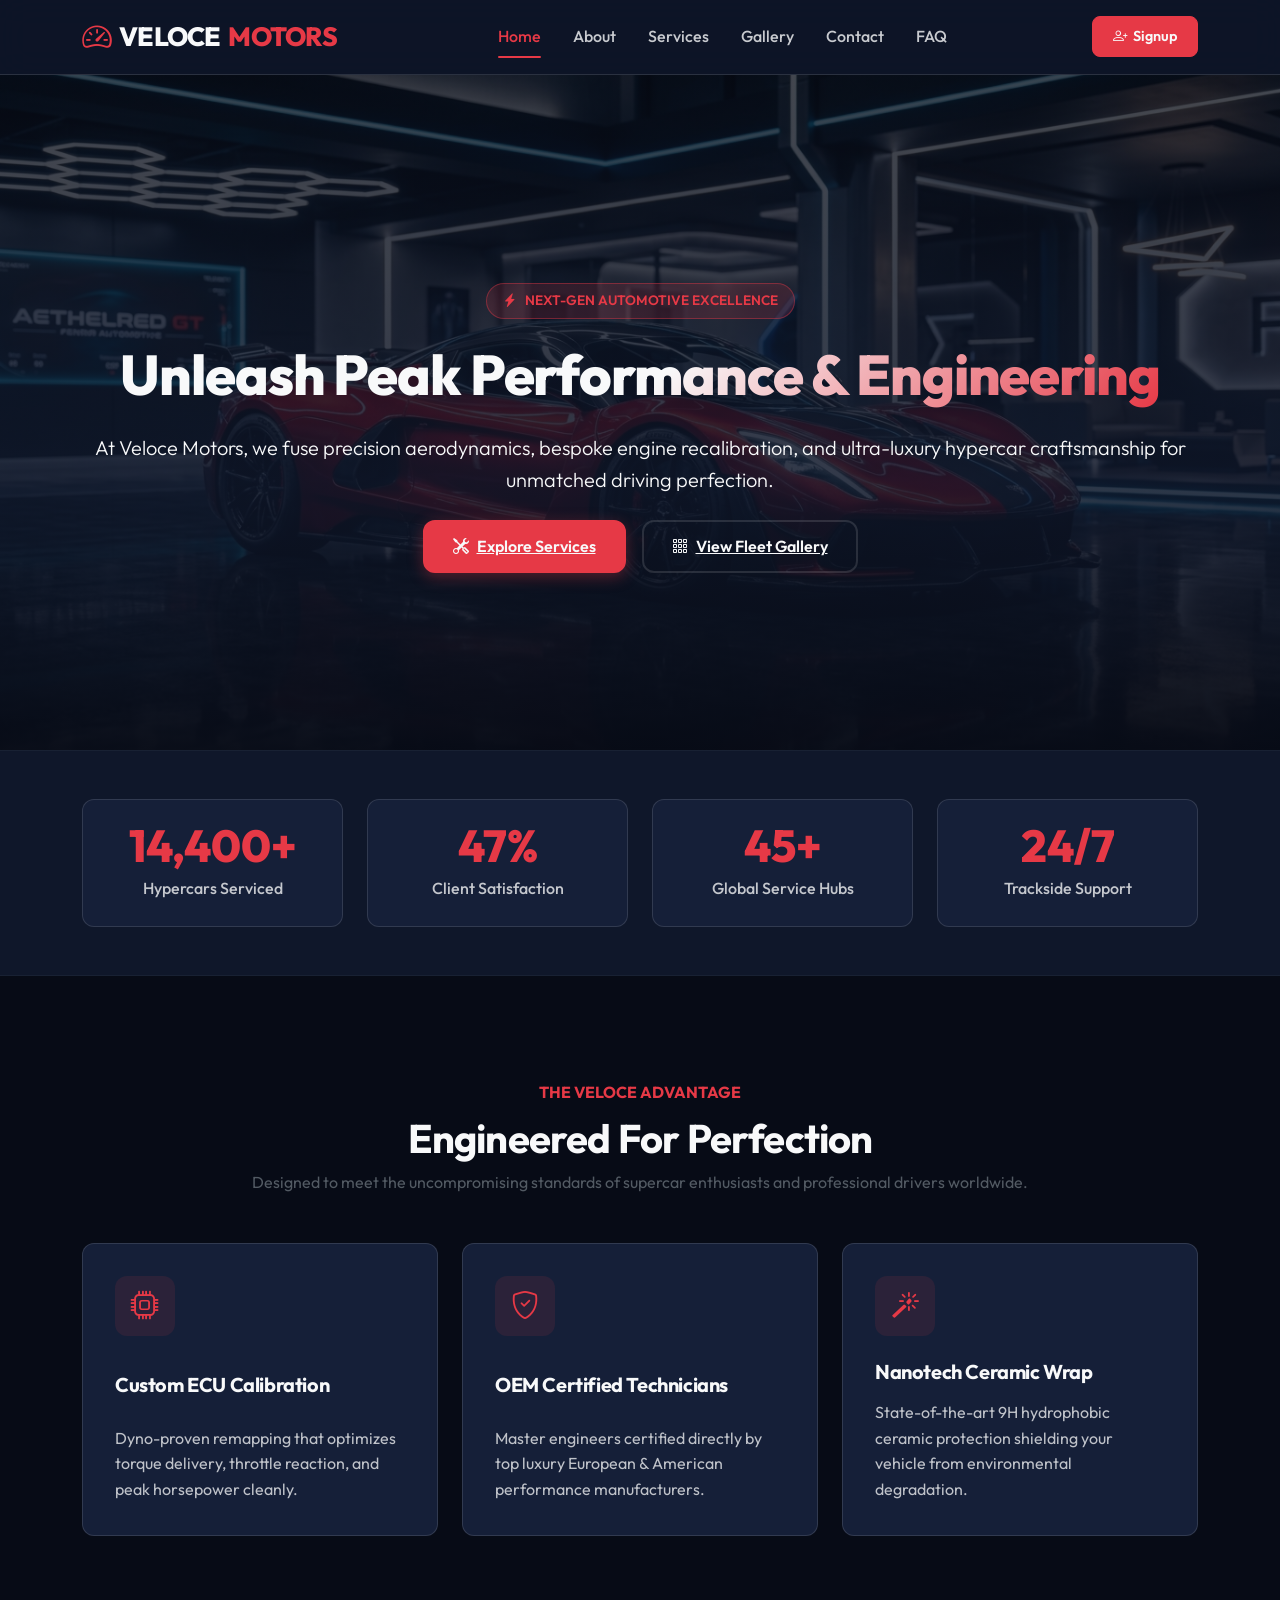
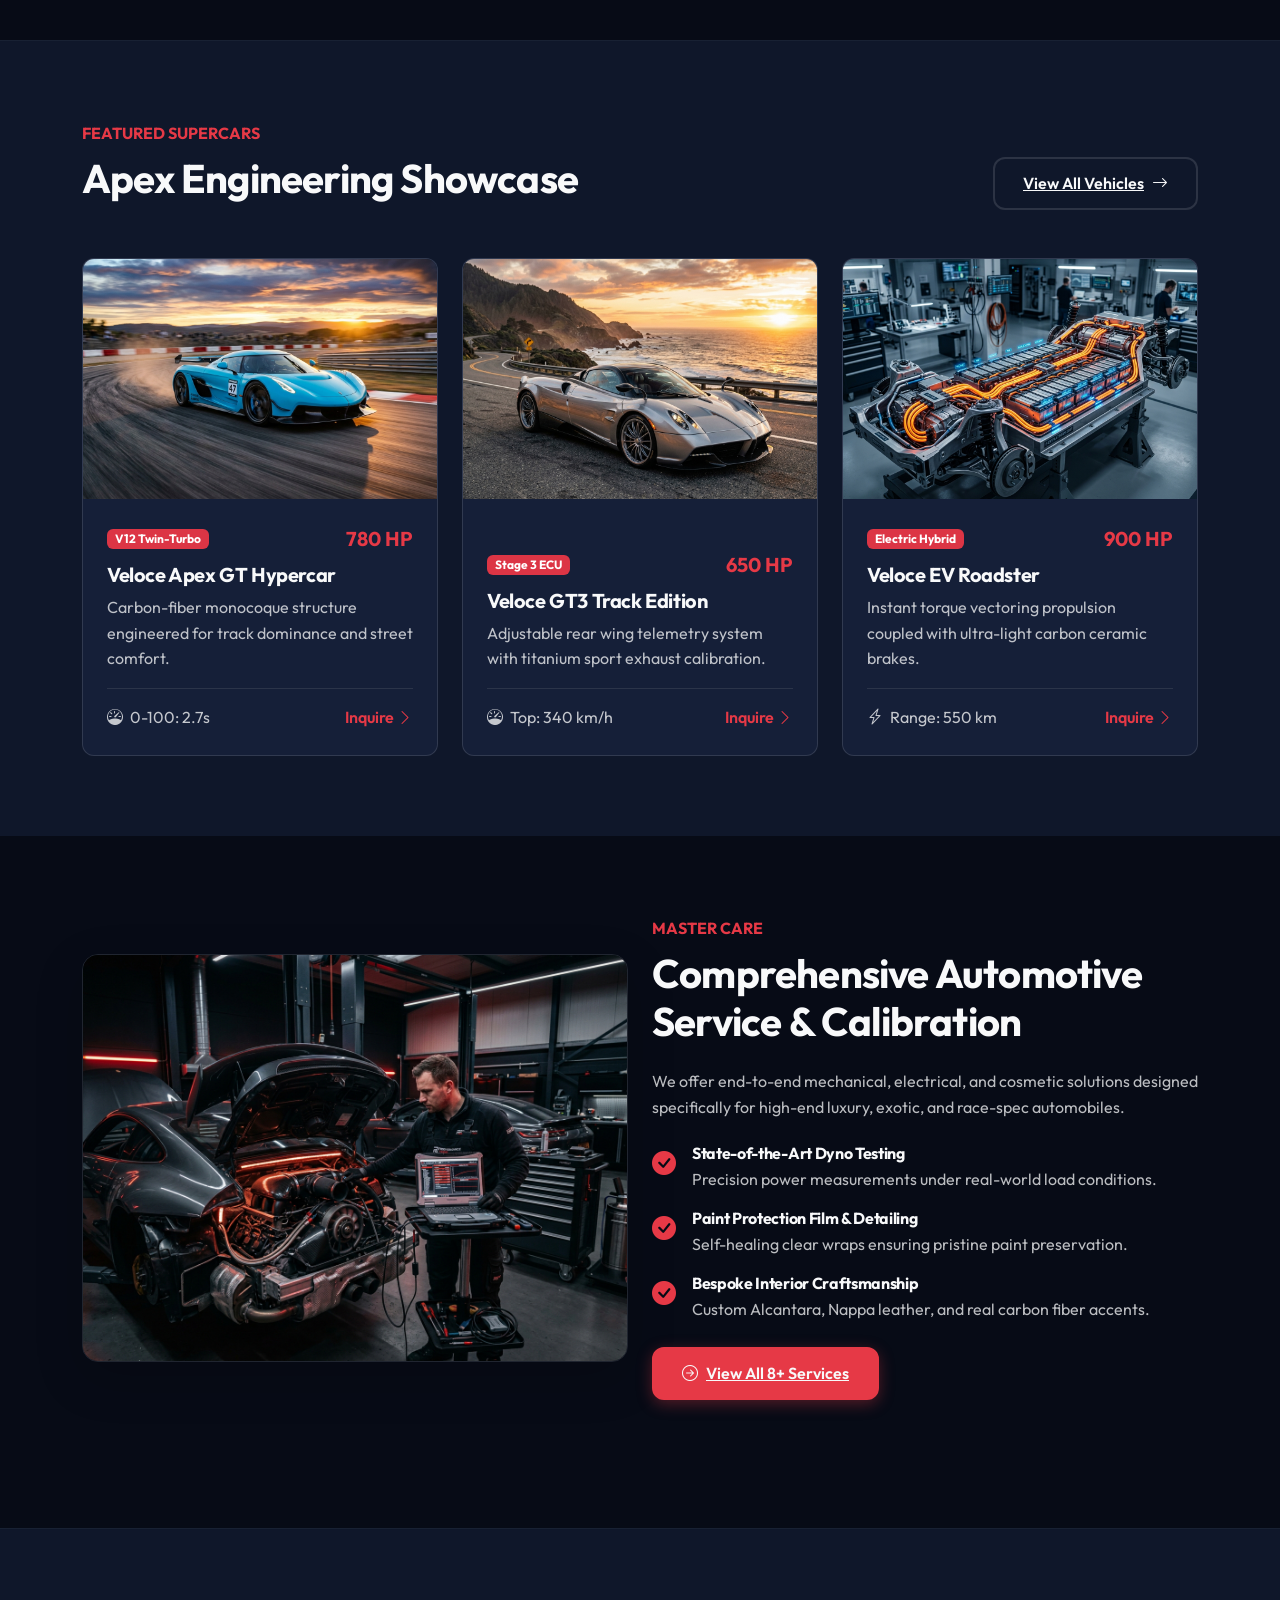
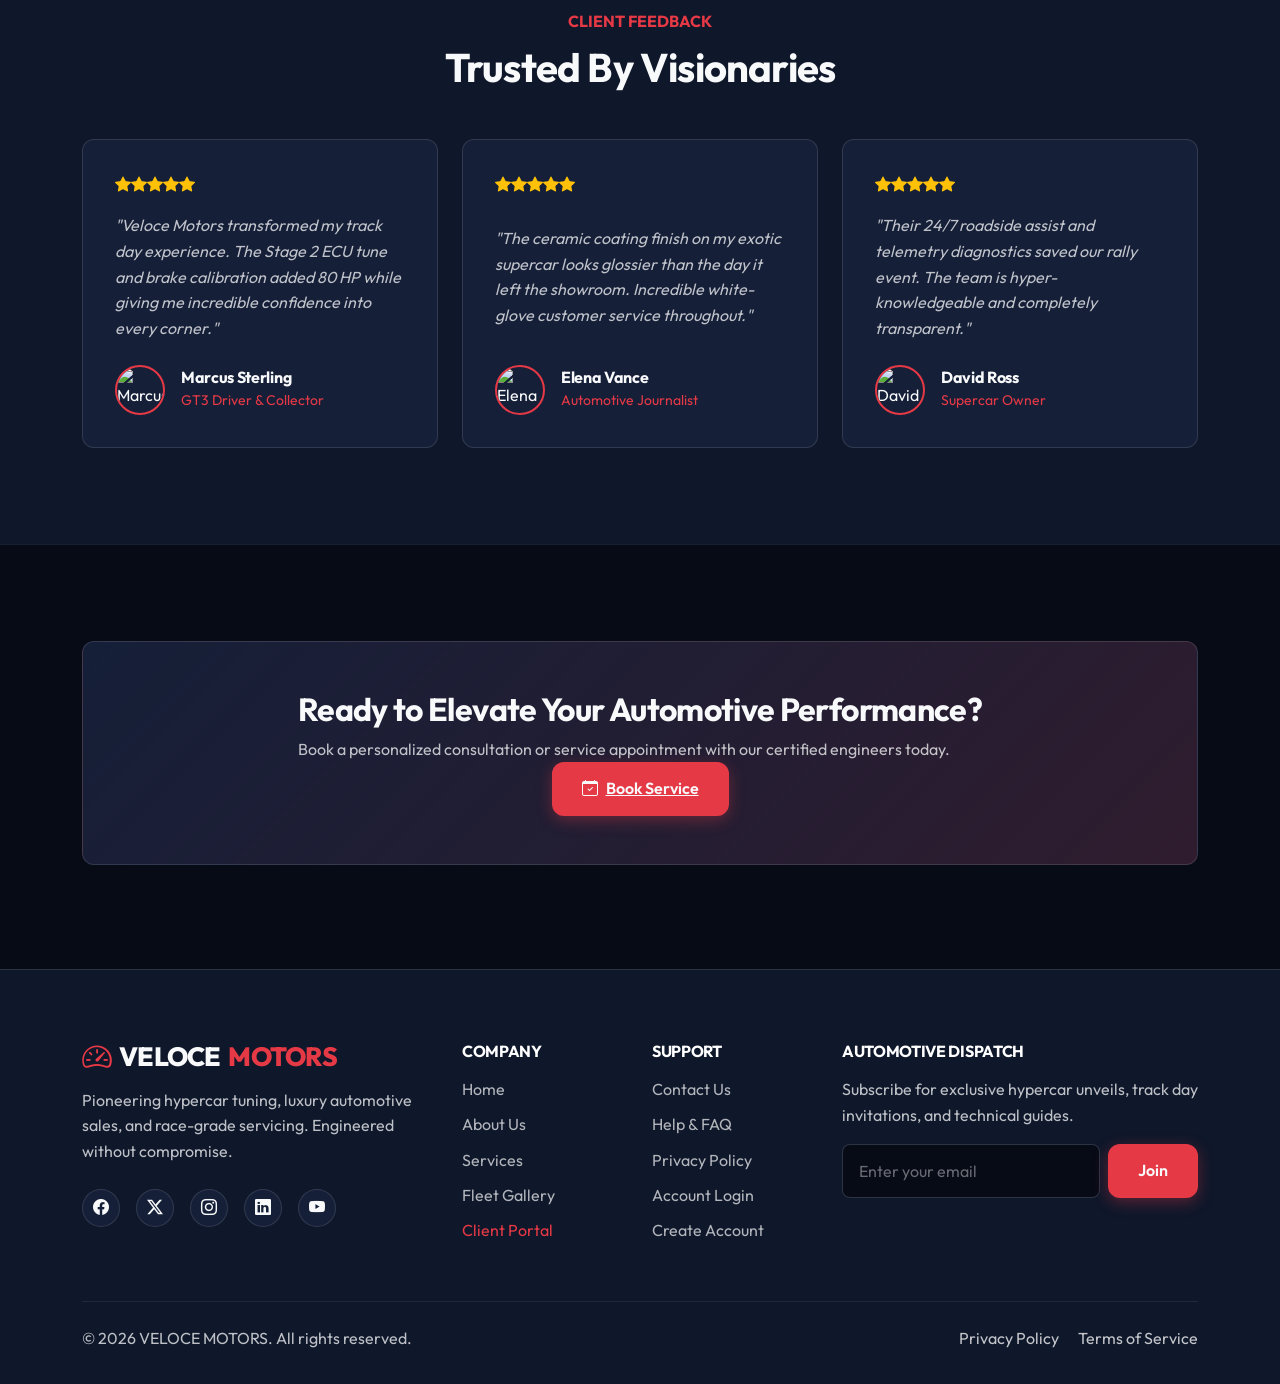
==== index.html @ e7c339c4 "Initial commit: Automotive Management website with fixed layout and responsive designs" ====
<!DOCTYPE html>
<html lang="en">
<head>
  <meta charset="UTF-8">
  <meta name="viewport" content="width=device-width, initial-scale=1.0">
  <title>Veloce Motors | Peak Automotive Engineering & Luxury Hypercars</title>
  <meta name="description" content="Discover Veloce Motors - World-class hypercar sales, precision ECU engine tuning, ceramic coating detailing, and track preparation. Experience automotive excellence.">
  <meta name="keywords" content="Automotive, Hypercars, Supercars, Car Servicing, Engine Tuning, Ceramic Coating, Veloce Motors">
  
  <!-- Bootstrap 5 CSS -->
  <link href="https://cdn.jsdelivr.net/npm/bootstrap@5.3.2/dist/css/bootstrap.min.css" rel="stylesheet">
  <!-- Bootstrap Icons -->
  <link href="https://cdn.jsdelivr.net/npm/bootstrap-icons@1.11.1/font/bootstrap-icons.css" rel="stylesheet">
  <!-- Favicon Brand Logo -->
  <link rel="icon" type="image/svg+xml" href="assets/img/favicon.svg">
  
  <!-- Custom Style -->
  <link rel="stylesheet" href="assets/css/style.css">
</head>
<body>

  <!-- ==================== HEADER / NAVBAR ==================== -->
  <header class="navbar navbar-expand-lg navbar-custom sticky-top">
    <div class="container">
      <a class="navbar-brand" href="index.html">
        <i class="bi bi-speedometer2"></i> VELOCE<span class="text-accent">MOTORS</span>
      </a>
      
      <button class="navbar-toggler border-0 text-white" type="button" data-bs-toggle="offcanvas" data-bs-target="#mobileMenu" aria-controls="mobileMenu" aria-label="Toggle navigation">
        <i class="bi bi-list fs-2 text-white"></i>
      </button>

      <!-- Desktop Nav -->
      <div class="collapse navbar-collapse d-none d-lg-flex" id="navbarNav">
        <ul class="navbar-nav mx-auto">
          <li class="nav-item"><a class="nav-link active" href="index.html">Home</a></li>
          <li class="nav-item"><a class="nav-link" href="about.html">About</a></li>
          <li class="nav-item"><a class="nav-link" href="services.html">Services</a></li>
          <li class="nav-item"><a class="nav-link" href="gallery.html">Gallery</a></li>
          <li class="nav-item"><a class="nav-link" href="contact.html">Contact</a></li>
          <li class="nav-item"><a class="nav-link" href="faq.html">FAQ</a></li>
        </ul>
        <div class="d-flex gap-2">
          <a href="signup.html" class="nav-auth-btn nav-signup"><i class="bi bi-person-plus"></i> Signup</a>
        </div>
      </div>
    </div>
  </header>

  <!-- Mobile Offcanvas Menu (Rule 4) -->
  <div class="offcanvas offcanvas-end offcanvas-custom" tabindex="-1" id="mobileMenu" aria-labelledby="mobileMenuLabel">
    <div class="offcanvas-header border-bottom border-secondary">
      <h5 class="offcanvas-title text-white" id="mobileMenuLabel">
        <i class="bi bi-speedometer2 text-accent"></i> VELOCE MOTORS
      </h5>
      <button type="button" class="btn-close btn-close-white" data-bs-dismiss="offcanvas" aria-label="Close"></button>
    </div>
    <div class="offcanvas-body d-flex flex-column justify-content-between">
      <ul class="navbar-nav">
        <li class="nav-item mb-2"><a class="nav-link active" href="index.html">Home</a></li>
        <li class="nav-item mb-2"><a class="nav-link" href="about.html">About</a></li>
        <li class="nav-item mb-2"><a class="nav-link" href="services.html">Services</a></li>
        <li class="nav-item mb-2"><a class="nav-link" href="gallery.html">Gallery</a></li>
        <li class="nav-item mb-2"><a class="nav-link" href="contact.html">Contact</a></li>
        <li class="nav-item mb-2"><a class="nav-link" href="faq.html">FAQ</a></li>
        <li class="nav-item mb-2"><a class="nav-link" href="privacy.html">Privacy Policy</a></li>
        <li class="nav-item mb-2"><a class="nav-link text-accent" href="dashboard.html"><i class="bi bi-speedometer me-1"></i> Dashboard</a></li>
      </ul>
      <div class="d-grid gap-2 pt-4 border-top border-secondary">
        <a href="signup.html" class="nav-auth-btn nav-signup text-center"><i class="bi bi-person-plus"></i> Signup</a>
      </div>
    </div>
  </div>

  <!-- ==================== 1. HERO SECTION ==================== -->
  <section class="hero-section-bg" style="background-image: url('assets/img/hero_car.jpg');">
    <div class="hero-overlay"></div>
    <div class="container hero-content-relative">
      <div class="max-w-800 mx-auto text-center">
        <div class="hero-badge mx-auto">
          <i class="bi bi-lightning-charge-fill"></i> NEXT-GEN AUTOMOTIVE EXCELLENCE
        </div>
        <h1 class="hero-title text-center">
          Unleash Peak <span class="text-gradient">Performance & Engineering</span>
        </h1>
        <p class="lead text-light mb-4 opacity-85 text-center max-w-700 mx-auto">
          At Veloce Motors, we fuse precision aerodynamics, bespoke engine recalibration, and ultra-luxury hypercar craftsmanship for unmatched driving perfection.
        </p>
        <div class="d-flex flex-wrap justify-content-center gap-3">
          <a href="services.html" class="btn-accent"><i class="bi bi-tools"></i> Explore Services</a>
          <a href="gallery.html" class="btn-outline-custom"><i class="bi bi-grid-3x3-gap"></i> View Fleet Gallery</a>
        </div>
      </div>
    </div>
  </section>

  <!-- ==================== 2. STATS SECTION ==================== -->
  <section class="py-5 bg-primary-custom border-top border-bottom border-secondary border-opacity-10">
    <div class="container">
      <div class="row g-4">
        <div class="col-6 col-md-3">
          <div class="stat-box">
            <div class="stat-number" data-target="15000" data-suffix="+">0</div>
            <div class="text-white opacity-75 fw-medium">Hypercars Serviced</div>
          </div>
        </div>
        <div class="col-6 col-md-3">
          <div class="stat-box">
            <div class="stat-number" data-target="99" data-suffix="%">0</div>
            <div class="text-white opacity-75 fw-medium">Client Satisfaction</div>
          </div>
        </div>
        <div class="col-6 col-md-3">
          <div class="stat-box">
            <div class="stat-number" data-target="45" data-suffix="+">0</div>
            <div class="text-white opacity-75 fw-medium">Global Service Hubs</div>
          </div>
        </div>
        <div class="col-6 col-md-3">
          <div class="stat-box">
            <div class="stat-number" data-target="24" data-suffix="/7">0</div>
            <div class="text-white opacity-75 fw-medium">Trackside Support</div>
          </div>
        </div>
      </div>
    </div>
  </section>

  <!-- ==================== 3. WHY CHOOSE US SECTION ==================== -->
  <section class="py-6 py-lg-7">
    <div class="container">
      <div class="text-center max-w-700 mx-auto mb-5">
        <span class="text-accent fw-bold text-uppercase tracking-wider">The Veloce Advantage</span>
        <h2 class="display-6 fw-bold mt-2">Engineered For Perfection</h2>
        <p class="text-secondary opacity-75">Designed to meet the uncompromising standards of supercar enthusiasts and professional drivers worldwide.</p>
      </div>

      <div class="row g-4">
        <div class="col-md-4">
          <div class="custom-card">
            <div class="card-icon-box">
              <i class="bi bi-cpu"></i>
            </div>
            <h4 class="h5 fw-bold mb-3">Custom ECU Calibration</h4>
            <p class="opacity-75 mb-0">Dyno-proven remapping that optimizes torque delivery, throttle reaction, and peak horsepower cleanly.</p>
          </div>
        </div>
        <div class="col-md-4">
          <div class="custom-card">
            <div class="card-icon-box">
              <i class="bi bi-shield-check"></i>
            </div>
            <h4 class="h5 fw-bold mb-3">OEM Certified Technicians</h4>
            <p class="opacity-75 mb-0">Master engineers certified directly by top luxury European & American performance manufacturers.</p>
          </div>
        </div>
        <div class="col-md-4">
          <div class="custom-card">
            <div class="card-icon-box">
              <i class="bi bi-magic"></i>
            </div>
            <h4 class="h5 fw-bold mb-3">Nanotech Ceramic Wrap</h4>
            <p class="opacity-75 mb-0">State-of-the-art 9H hydrophobic ceramic protection shielding your vehicle from environmental degradation.</p>
          </div>
        </div>
      </div>
    </div>
  </section>

  <!-- ==================== 4. FEATURED FLEET SHOWCASE ==================== -->
  <section class="py-6 bg-primary-custom border-top border-secondary border-opacity-10">
    <div class="container">
      <div class="d-flex flex-column flex-md-row justify-content-between align-items-md-end mb-5">
        <div>
          <span class="text-accent fw-bold text-uppercase tracking-wider">Featured Supercars</span>
          <h2 class="display-6 fw-bold mt-2">Apex Engineering Showcase</h2>
        </div>
        <a href="gallery.html" class="btn-outline-custom mt-3 mt-md-0">View All Vehicles <i class="bi bi-arrow-right"></i></a>
      </div>

      <div class="row g-4">
        <div class="col-md-6 col-lg-4">
          <div class="custom-card p-0">
            <img src="assets/img/car_hyper_blue_1787223738241.jpg" alt="Veloce Apex GT" class="w-100 object-fit-cover" style="height: 240px;">
            <div class="p-4">
              <div class="d-flex justify-content-between align-items-center mb-2">
                <span class="badge bg-danger text-white">V12 Twin-Turbo</span>
                <span class="text-accent fw-bold fs-5">780 HP</span>
              </div>
              <h3 class="h5 fw-bold">Veloce Apex GT Hypercar</h3>
              <p class="opacity-75 fs-6 mb-3">Carbon-fiber monocoque structure engineered for track dominance and street comfort.</p>
              <div class="d-flex justify-content-between align-items-center pt-3 border-top border-secondary border-opacity-25">
                <span class="text-white opacity-75 fs-6"><i class="bi bi-speedometer me-1"></i> 0-100: 2.7s</span>
                <a href="contact.html" class="text-accent fw-semibold text-decoration-none">Inquire <i class="bi bi-chevron-right"></i></a>
              </div>
            </div>
          </div>
        </div>

        <div class="col-md-6 col-lg-4">
          <div class="custom-card p-0">
            <img src="assets/img/car_hyper_silver_1787223762430.jpg" alt="Dyno Tuned GT3" class="w-100 object-fit-cover" style="height: 240px;">
            <div class="p-4">
              <div class="d-flex justify-content-between align-items-center mb-2">
                <span class="badge bg-danger text-white">Stage 3 ECU</span>
                <span class="text-accent fw-bold fs-5">650 HP</span>
              </div>
              <h3 class="h5 fw-bold">Veloce GT3 Track Edition</h3>
              <p class="opacity-75 fs-6 mb-3">Adjustable rear wing telemetry system with titanium sport exhaust calibration.</p>
              <div class="d-flex justify-content-between align-items-center pt-3 border-top border-secondary border-opacity-25">
                <span class="text-white opacity-75 fs-6"><i class="bi bi-speedometer me-1"></i> Top: 340 km/h</span>
                <a href="contact.html" class="text-accent fw-semibold text-decoration-none">Inquire <i class="bi bi-chevron-right"></i></a>
              </div>
            </div>
          </div>
        </div>

        <div class="col-md-6 col-lg-4">
          <div class="custom-card p-0">
            <img src="assets/img/service_ev_battery_1787223641131.jpg" alt="Aero Carbon Roadster" class="w-100 object-fit-cover" style="height: 240px;">
            <div class="p-4">
              <div class="d-flex justify-content-between align-items-center mb-2">
                <span class="badge bg-danger text-white">Electric Hybrid</span>
                <span class="text-accent fw-bold fs-5">900 HP</span>
              </div>
              <h3 class="h5 fw-bold">Veloce EV Roadster</h3>
              <p class="opacity-75 fs-6 mb-3">Instant torque vectoring propulsion coupled with ultra-light carbon ceramic brakes.</p>
              <div class="d-flex justify-content-between align-items-center pt-3 border-top border-secondary border-opacity-25">
                <span class="text-white opacity-75 fs-6"><i class="bi bi-lightning-charge me-1"></i> Range: 550 km</span>
                <a href="contact.html" class="text-accent fw-semibold text-decoration-none">Inquire <i class="bi bi-chevron-right"></i></a>
              </div>
            </div>
          </div>
        </div>
      </div>
    </div>
  </section>

  <!-- ==================== 5. SERVICES OVERVIEW ==================== -->
  <section class="py-6">
    <div class="container">
      <div class="row align-items-center gy-5">
        <div class="col-lg-6">
          <img src="assets/img/service_tuning_1787212526259.jpg" alt="Engine Diagnostic" class="img-fluid rounded-4 shadow-lg border border-secondary border-opacity-25">
        </div>
        <div class="col-lg-6">
          <span class="text-accent fw-bold text-uppercase tracking-wider">Master Care</span>
          <h2 class="display-6 fw-bold mt-2 mb-4">Comprehensive Automotive Service & Calibration</h2>
          <p class="opacity-75 mb-4">We offer end-to-end mechanical, electrical, and cosmetic solutions designed specifically for high-end luxury, exotic, and race-spec automobiles.</p>
          
          <div class="d-flex flex-column gap-3 mb-4">
            <div class="d-flex gap-3 align-items-start">
              <i class="bi bi-check-circle-fill text-accent fs-4"></i>
              <div>
                <h4 class="h6 fw-bold mb-1">State-of-the-Art Dyno Testing</h4>
                <p class="opacity-75 mb-0 fs-6">Precision power measurements under real-world load conditions.</p>
              </div>
            </div>
            <div class="d-flex gap-3 align-items-start">
              <i class="bi bi-check-circle-fill text-accent fs-4"></i>
              <div>
                <h4 class="h6 fw-bold mb-1">Paint Protection Film & Detailing</h4>
                <p class="opacity-75 mb-0 fs-6">Self-healing clear wraps ensuring pristine paint preservation.</p>
              </div>
            </div>
            <div class="d-flex gap-3 align-items-start">
              <i class="bi bi-check-circle-fill text-accent fs-4"></i>
              <div>
                <h4 class="h6 fw-bold mb-1">Bespoke Interior Craftsmanship</h4>
                <p class="opacity-75 mb-0 fs-6">Custom Alcantara, Nappa leather, and real carbon fiber accents.</p>
              </div>
            </div>
          </div>
          <a href="services.html" class="btn-accent"><i class="bi bi-arrow-right-circle"></i> View All 8+ Services</a>
        </div>
      </div>
    </div>
  </section>

  <!-- ==================== 6. TESTIMONIALS SECTION ==================== -->
  <section class="py-6 my-5 bg-primary-custom border-top border-bottom border-secondary border-opacity-10">
    <div class="container">
      <div class="text-center max-w-700 mx-auto mb-5">
        <span class="text-accent fw-bold text-uppercase tracking-wider">Client Feedback</span>
        <h2 class="display-6 fw-bold mt-2">Trusted By Visionaries</h2>
      </div>

      <div class="row g-4 mb-3">
        <div class="col-md-4">
          <div class="custom-card">
            <div class="text-warning mb-3">
              <i class="bi bi-star-fill"></i><i class="bi bi-star-fill"></i><i class="bi bi-star-fill"></i><i class="bi bi-star-fill"></i><i class="bi bi-star-fill"></i>
            </div>
            <p class="fst-italic opacity-75 mb-4">"Veloce Motors transformed my track day experience. The Stage 2 ECU tune and brake calibration added 80 HP while giving me incredible confidence into every corner."</p>
            <div class="d-flex align-items-center gap-3">
              <img src="https://images.unsplash.com/photo-1500648767791-00dcc994a43e?auto=format&fit=crop&w=400&q=80" alt="Marcus Sterling" class="author-avatar-sm">
              <div>
                <h4 class="h6 fw-bold mb-0">Marcus Sterling</h4>
                <small class="text-accent">GT3 Driver & Collector</small>
              </div>
            </div>
          </div>
        </div>

        <div class="col-md-4">
          <div class="custom-card">
            <div class="text-warning mb-3">
              <i class="bi bi-star-fill"></i><i class="bi bi-star-fill"></i><i class="bi bi-star-fill"></i><i class="bi bi-star-fill"></i><i class="bi bi-star-fill"></i>
            </div>
            <p class="fst-italic opacity-75 mb-4">"The ceramic coating finish on my exotic supercar looks glossier than the day it left the showroom. Incredible white-glove customer service throughout."</p>
            <div class="d-flex align-items-center gap-3">
              <img src="https://images.unsplash.com/photo-1580489944761-15a19d654956?auto=format&fit=crop&w=400&q=80" alt="Elena Vance" class="author-avatar-sm">
              <div>
                <h4 class="h6 fw-bold mb-0">Elena Vance</h4>
                <small class="text-accent">Automotive Journalist</small>
              </div>
            </div>
          </div>
        </div>

        <div class="col-md-4">
          <div class="custom-card">
            <div class="text-warning mb-3">
              <i class="bi bi-star-fill"></i><i class="bi bi-star-fill"></i><i class="bi bi-star-fill"></i><i class="bi bi-star-fill"></i><i class="bi bi-star-fill"></i>
            </div>
            <p class="fst-italic opacity-75 mb-4">"Their 24/7 roadside assist and telemetry diagnostics saved our rally event. The team is hyper-knowledgeable and completely transparent."</p>
            <div class="d-flex align-items-center gap-3">
              <img src="https://images.unsplash.com/photo-1472099645785-5658abf4ff4e?auto=format&fit=crop&w=400&q=80" alt="David Ross" class="author-avatar-sm">
              <div>
                <h4 class="h6 fw-bold mb-0">David Ross</h4>
                <small class="text-accent">Supercar Owner</small>
              </div>
            </div>
          </div>
        </div>
      </div>
    </div>
  </section>

  <!-- ==================== 7. BOOK SERVICE CTA BANNER ==================== -->
  <section class="py-5 my-5">
    <div class="container">
      <div class="custom-card p-5 text-center text-md-start d-md-flex align-items-center justify-content-between bg-primary-custom" style="background: linear-gradient(135deg, var(--primary-card) 0%, rgba(230,57,70,0.15) 100%);">
        <div class="mb-4 mb-md-0">
          <h2 class="fw-bold mb-2">Ready to Elevate Your Automotive Performance?</h2>
          <p class="opacity-75 mb-0">Book a personalized consultation or service appointment with our certified engineers today.</p>
        </div>
        <div class="d-flex gap-3 justify-content-center">
          <a href="contact.html" class="btn-accent text-nowrap"><i class="bi bi-calendar-check"></i> Book Service</a>
        </div>
      </div>
    </div>
  </section>

  <!-- ==================== FOOTER (Rule 5) ==================== -->
  <footer class="footer-custom">
    <div class="container">
      <div class="row g-4 mb-5">
        <!-- Col 1: Brand & Socials -->
        <div class="col-lg-4 col-md-6">
          <a href="index.html" class="footer-logo mb-3 d-inline-block">
            <i class="bi bi-speedometer2 text-accent"></i> VELOCE<span class="text-accent">MOTORS</span>
          </a>
          <p class="opacity-75 mb-4 max-w-350 fs-6">
            Pioneering hypercar tuning, luxury automotive sales, and race-grade servicing. Engineered without compromise.
          </p>
          <div class="d-flex gap-2">
            <a href="#" class="social-icon" aria-label="Facebook"><i class="bi bi-facebook"></i></a>
            <a href="#" class="social-icon" aria-label="Twitter"><i class="bi bi-twitter-x"></i></a>
            <a href="#" class="social-icon" aria-label="Instagram"><i class="bi bi-instagram"></i></a>
            <a href="#" class="social-icon" aria-label="LinkedIn"><i class="bi bi-linkedin"></i></a>
            <a href="#" class="social-icon" aria-label="YouTube"><i class="bi bi-youtube"></i></a>
          </div>
        </div>

        <!-- Col 2: Company Links -->
        <div class="col-lg-2 col-md-6">
          <h5 class="fw-bold text-white mb-3 fs-6 text-uppercase tracking-wider">Company</h5>
          <a href="index.html" class="footer-link">Home</a>
          <a href="about.html" class="footer-link">About Us</a>
          <a href="services.html" class="footer-link">Services</a>
          <a href="gallery.html" class="footer-link">Fleet Gallery</a>
          <a href="dashboard.html" class="footer-link text-accent">Client Portal</a>
        </div>

        <!-- Col 3: Support Links -->
        <div class="col-lg-2 col-md-6">
          <h5 class="fw-bold text-white mb-3 fs-6 text-uppercase tracking-wider">Support</h5>
          <a href="contact.html" class="footer-link">Contact Us</a>
          <a href="faq.html" class="footer-link">Help & FAQ</a>
          <a href="privacy.html" class="footer-link">Privacy Policy</a>
          <a href="login.html" class="footer-link">Account Login</a>
          <a href="signup.html" class="footer-link">Create Account</a>
        </div>

        <!-- Col 4: Newsletter Form -->
        <div class="col-lg-4 col-md-6">
          <h5 class="fw-bold text-white mb-3 fs-6 text-uppercase tracking-wider">Automotive Dispatch</h5>
          <p class="opacity-75 fs-6 mb-3">Subscribe for exclusive hypercar unveils, track day invitations, and technical guides.</p>
          <form class="newsletter-form d-flex gap-2">
            <input type="email" class="form-control form-control-custom" placeholder="Enter your email" required>
            <button type="submit" class="btn-accent text-nowrap">Join</button>
          </form>
        </div>
      </div>

      <div class="pt-4 border-top border-secondary border-opacity-25 d-flex flex-column flex-md-row justify-content-between align-items-center opacity-75 fs-6">
        <p class="mb-2 mb-md-0">&copy; 2026 VELOCE MOTORS. All rights reserved.</p>
        <div>
          <a href="privacy.html" class="text-white me-3 text-decoration-none">Privacy Policy</a>
          <a href="faq.html" class="text-white text-decoration-none">Terms of Service</a>
        </div>
      </div>
    </div>
  </footer>

  <!-- Back to Top Button (Rule 5) -->
  <button id="backToTop" class="back-to-top" aria-label="Back to top">
    <i class="bi bi-arrow-up"></i>
  </button>

  <!-- Bootstrap 5 JS Bundle -->
  <script src="https://cdn.jsdelivr.net/npm/bootstrap@5.3.2/dist/js/bootstrap.bundle.min.js"></script>
  <!-- Main JS -->
  <script src="assets/js/main.js"></script>
</body>
</html>
---- assets/css/style.css ----
/* ==========================================================================
   VELOCE MOTORS - STYLESHEET
   Strict 3-Color Design System:
   1. Primary: Midnight Obsidian (#0F172A)
   2. Secondary: Racing Crimson Red (#E63946)
   3. Tertiary: Platinum Silver Light (#F8F9FA)
   ========================================================================== */

@import url('https://fonts.googleapis.com/css2?family=Outfit:wght@300;400;500;600;700;800;900&display=swap');

:root {
  --primary-color: #0F172A;
  --secondary-color: #E63946;
  --tertiary-color: #F8F9FA;
  
  --primary-dark: #070B16;
  --primary-card: #151F38;
  --secondary-hover: #D62839;
  --secondary-glow: rgba(230, 57, 70, 0.35);
  
  --font-family: 'Outfit', -apple-system, BlinkMacSystemFont, sans-serif;
  --transition-fast: 0.25s ease;
  --transition-smooth: 0.4s cubic-bezier(0.16, 1, 0.3, 1);
  --border-radius: 12px;
  --box-shadow: 0 12px 30px rgba(0, 0, 0, 0.25);
  --glass-bg: rgba(15, 23, 42, 0.85);
  --glass-border: rgba(248, 249, 250, 0.12);
}

/* Base Styles */
* {
  margin: 0;
  padding: 0;
  box-sizing: border-box;
}

body {
  font-family: var(--font-family);
  background-color: var(--primary-dark);
  color: var(--tertiary-color);
  overflow-x: hidden;
  line-height: 1.6;
}

/* Custom Scrollbar */
::-webkit-scrollbar {
  width: 10px;
}
::-webkit-scrollbar-track {
  background: var(--primary-dark);
}
::-webkit-scrollbar-thumb {
  background: var(--primary-card);
  border-radius: 5px;
  border: 2px solid var(--primary-dark);
}
::-webkit-scrollbar-thumb:hover {
  background: var(--secondary-color);
}

/* Typography Helpers */
h1, h2, h3, h4, h5, h6 {
  font-weight: 700;
  letter-spacing: -0.02em;
  color: var(--tertiary-color);
}

.text-gradient {
  background: linear-gradient(135deg, var(--tertiary-color) 30%, var(--secondary-color) 100%);
  -webkit-background-clip: text;
  -webkit-text-fill-color: transparent;
}

.text-accent {
  color: var(--secondary-color) !important;
}

.bg-primary-custom {
  background-color: var(--primary-color) !important;
}

.bg-primary-dark {
  background-color: var(--primary-dark) !important;
}

.bg-card-custom {
  background-color: var(--primary-card) !important;
}

.bg-accent-custom {
  background-color: var(--secondary-color) !important;
}

/* Custom Spacing & Section Utilities to prevent footer overlap */
.py-6 {
  padding-top: 5rem !important;
  padding-bottom: 5rem !important;
}

.py-7 {
  padding-top: 6.5rem !important;
  padding-bottom: 6.5rem !important;
}

@media (min-width: 992px) {
  .py-lg-6 {
    padding-top: 5rem !important;
    padding-bottom: 5rem !important;
  }
  .py-lg-7 {
    padding-top: 6.5rem !important;
    padding-bottom: 6.5rem !important;
  }
}

/* Author / Team Headshot Cards Section Spacing */
.author-cards-section,
.team-section {
  padding-top: 5rem !important;
  padding-bottom: 6rem !important;
  margin-bottom: 3.5rem !important;
  position: relative;
  z-index: 1;
}


/* Custom Buttons - Standardized across all pages & centered CTA text */
.btn-accent {
  background-color: var(--secondary-color);
  color: var(--tertiary-color);
  border: 2px solid var(--secondary-color);
  padding: 0.75rem 1.75rem;
  font-weight: 600;
  border-radius: var(--border-radius);
  transition: var(--transition-fast);
  box-shadow: 0 4px 15px var(--secondary-glow);
  display: inline-flex;
  align-items: center;
  justify-content: center;
  text-align: center;
  gap: 0.5rem;
}

.btn-accent:hover, .btn-accent:focus {
  background-color: var(--secondary-hover);
  border-color: var(--secondary-hover);
  color: var(--tertiary-color);
  transform: translateY(-2px);
  box-shadow: 0 8px 25px var(--secondary-glow);
}

.btn-outline-custom {
  background-color: transparent;
  color: var(--tertiary-color);
  border: 2px solid var(--glass-border);
  padding: 0.75rem 1.75rem;
  font-weight: 600;
  border-radius: var(--border-radius);
  transition: var(--transition-fast);
  display: inline-flex;
  align-items: center;
  justify-content: center;
  text-align: center;
  gap: 0.5rem;
}

.btn-outline-custom:hover {
  background-color: var(--tertiary-color);
  color: var(--primary-dark);
  border-color: var(--tertiary-color);
  transform: translateY(-2px);
}

/* Header & Navbar */
.navbar-custom {
  background-color: var(--glass-bg);
  backdrop-filter: blur(16px);
  -webkit-backdrop-filter: blur(16px);
  border-bottom: 1px solid var(--glass-border);
  padding: 1rem 0;
  position: sticky;
  top: 0;
  z-index: 1030;
  transition: var(--transition-fast);
}

/* Standardized Brand Logo Typography across Header, Footer & Offcanvas */
.navbar-brand,
.footer-logo,
.offcanvas-title {
  font-family: 'Outfit', sans-serif !important;
  font-size: 1.65rem !important;
  font-weight: 800 !important;
  letter-spacing: -0.03em !important;
  color: var(--tertiary-color) !important;
  text-decoration: none !important;
  display: inline-flex !important;
  align-items: center !important;
  gap: 0.5rem !important;
  line-height: 1 !important;
}

.navbar-brand i,
.footer-logo i,
.offcanvas-title i {
  color: var(--secondary-color) !important;
  font-size: 1.85rem !important;
}

.navbar-brand .text-accent,
.footer-logo .text-accent,
.offcanvas-title .text-accent {
  color: var(--secondary-color) !important;
}

.nav-link {
  color: rgba(248, 249, 250, 0.8) !important;
  font-weight: 500;
  padding: 0.5rem 1rem !important;
  transition: var(--transition-fast);
  position: relative;
}

.nav-link:hover, .nav-link.active {
  color: var(--secondary-color) !important;
}

.nav-link.active::after {
  content: '';
  position: absolute;
  bottom: 0;
  left: 1rem;
  right: 1rem;
  height: 2px;
  background-color: var(--secondary-color);
  border-radius: 2px;
}

/* Header Action Buttons (Login & Signup - Same Style as specified in rule 4) */
.nav-auth-btn {
  padding: 0.5rem 1.25rem;
  font-size: 0.9rem;
  font-weight: 600;
  border-radius: 8px;
  transition: var(--transition-fast);
  text-decoration: none;
  display: inline-flex;
  align-items: center;
  gap: 0.4rem;
}

.nav-login {
  color: var(--tertiary-color);
  border: 1.5px solid var(--secondary-color);
  background: transparent;
}
.nav-login:hover {
  background: var(--secondary-color);
  color: var(--tertiary-color);
}

.nav-signup {
  background: var(--secondary-color);
  color: var(--tertiary-color);
  border: 1.5px solid var(--secondary-color);
}
.nav-signup:hover {
  background: var(--secondary-hover);
  border-color: var(--secondary-hover);
  color: var(--tertiary-color);
}

/* Offcanvas mobile menu styling */
.offcanvas-custom {
  background-color: var(--primary-color) !important;
  color: var(--tertiary-color) !important;
  border-left: 1px solid var(--glass-border);
}

/* Hero Section with Background Image & Centered Content */
.hero-section-bg {
  position: relative;
  min-height: 75vh;
  padding: 10rem 0 8rem 0;
  background-size: cover;
  background-position: center center;
  background-repeat: no-repeat;
  overflow: hidden;
  text-align: center;
  display: flex;
  align-items: center;
  justify-content: center;
}

.page-hero-bg {
  position: relative;
  min-height: 65vh;
  padding: 8.5rem 0 7rem 0;
  background-size: cover;
  background-position: center center;
  background-repeat: no-repeat;
  overflow: hidden;
  text-align: center;
  display: flex;
  align-items: center;
  justify-content: center;
}

@media (max-width: 768px) {
  .hero-section-bg {
    min-height: 60vh;
    padding: 7rem 0 5rem 0;
  }
  .page-hero-bg {
    min-height: 50vh;
    padding: 6rem 0 4.5rem 0;
  }
}

.hero-overlay {
  position: absolute;
  inset: 0;
  background: linear-gradient(180deg, rgba(7, 11, 22, 0.75) 0%, rgba(15, 23, 42, 0.85) 60%, rgba(7, 11, 22, 0.98) 100%);
  z-index: 1;
}

.hero-content-relative {
  position: relative;
  z-index: 2;
  width: 100%;
}

.hero-badge {
  display: inline-flex;
  align-items: center;
  gap: 0.5rem;
  padding: 0.4rem 1rem;
  background: rgba(230, 57, 70, 0.15);
  border: 1px solid rgba(230, 57, 70, 0.4);
  color: var(--secondary-color);
  border-radius: 50px;
  font-size: 0.85rem;
  font-weight: 600;
  margin-bottom: 1.5rem;
}

.hero-title {
  font-size: 3.5rem;
  font-weight: 800;
  line-height: 1.15;
  margin-bottom: 1.5rem;
}

@media (max-width: 768px) {
  .hero-title {
    font-size: 2.4rem;
  }
}

.hero-img-wrapper {
  position: relative;
}

.hero-img {
  width: 100%;
  border-radius: 20px;
  box-shadow: 0 20px 50px rgba(0, 0, 0, 0.5);
  border: 1px solid var(--glass-border);
  animation: heroFloat 6s ease-in-out infinite;
}

@keyframes heroFloat {
  0%, 100% { transform: translateY(0); }
  50% { transform: translateY(-12px); }
}

/* Glassmorphism Cards - Equal height & aligned bottom CTA */
.custom-card {
  background-color: var(--primary-card);
  border: 1px solid var(--glass-border);
  border-radius: var(--border-radius);
  padding: 2rem;
  transition: var(--transition-smooth);
  height: 100%;
  display: flex;
  flex-direction: column;
  justify-content: space-between;
  position: relative;
  overflow: hidden;
}

.custom-card:hover {
  transform: translateY(-8px);
  border-color: rgba(230, 57, 70, 0.4);
  box-shadow: 0 15px 35px rgba(0, 0, 0, 0.4), 0 0 20px var(--secondary-glow);
}

.card-icon-box {
  width: 60px;
  height: 60px;
  border-radius: 12px;
  background: rgba(230, 57, 70, 0.1);
  color: var(--secondary-color);
  display: flex;
  align-items: center;
  justify-content: center;
  font-size: 1.75rem;
  margin-bottom: 1.5rem;
  transition: var(--transition-fast);
}

.custom-card:hover .card-icon-box {
  background: var(--secondary-color);
  color: var(--tertiary-color);
  transform: scale(1.1);
}

/* Author / Team Headshot Avatars - Full face and head visible without crop */
.author-avatar {
  width: 90px;
  height: 90px;
  border-radius: 50%;
  object-fit: cover;
  object-position: center 15%;
  border: 3px solid var(--secondary-color);
  box-shadow: 0 4px 15px var(--secondary-glow);
  margin-bottom: 1rem;
}

.author-avatar-sm {
  width: 50px;
  height: 50px;
  border-radius: 50%;
  object-fit: cover;
  object-position: center 15%;
  border: 2px solid var(--secondary-color);
}

/* Service Card Specific */
.service-img {
  width: 100%;
  height: 220px;
  object-fit: cover;
  border-radius: 8px;
  margin-bottom: 1.25rem;
}

/* Stats Counter Section */
.stat-box {
  text-align: center;
  padding: 1.5rem;
  background: var(--primary-card);
  border: 1px solid var(--glass-border);
  border-radius: var(--border-radius);
}

.stat-number {
  font-size: 2.8rem;
  font-weight: 800;
  color: var(--secondary-color);
  line-height: 1;
  margin-bottom: 0.5rem;
}

/* Gallery Grid & Filter Buttons */
.filter-btn {
  background: transparent;
  color: var(--tertiary-color);
  border: 1px solid var(--glass-border);
  padding: 0.5rem 1.25rem;
  border-radius: 30px;
  font-weight: 500;
  transition: var(--transition-fast);
  margin: 0.25rem;
}

.filter-btn:hover, .filter-btn.active {
  background: var(--secondary-color);
  border-color: var(--secondary-color);
  color: var(--tertiary-color);
}

.gallery-item {
  position: relative;
  border-radius: var(--border-radius);
  overflow: hidden;
  border: 1px solid var(--glass-border);
  height: 260px;
}

.gallery-item img {
  width: 100%;
  height: 100%;
  object-fit: cover;
  transition: var(--transition-smooth);
}

.gallery-overlay {
  position: absolute;
  inset: 0;
  background: linear-gradient(to top, rgba(15, 23, 42, 0.95), transparent);
  opacity: 0;
  display: flex;
  flex-direction: column;
  justify-content: flex-end;
  padding: 1.5rem;
  transition: var(--transition-fast);
}

.gallery-item:hover img {
  transform: scale(1.1);
}

.gallery-item:hover .gallery-overlay {
  opacity: 1;
}

/* Accordion Custom Styling (FAQ) */
.accordion-custom .accordion-item {
  background-color: var(--primary-card);
  border: 1px solid var(--glass-border);
  margin-bottom: 1rem;
  border-radius: var(--border-radius) !important;
  overflow: hidden;
}

.accordion-custom .accordion-button {
  background-color: var(--primary-card);
  color: var(--tertiary-color);
  font-weight: 600;
  font-size: 1.1rem;
  box-shadow: none;
  padding: 1.25rem 1.5rem;
}

.accordion-custom .accordion-button:not(.collapsed) {
  background-color: rgba(230, 57, 70, 0.1);
  color: var(--secondary-color);
}

.accordion-custom .accordion-button::after {
  filter: invert(1);
}

.accordion-custom .accordion-body {
  color: rgba(248, 249, 250, 0.85);
  border-top: 1px solid var(--glass-border);
  padding: 1.5rem;
}

/* Footer Section - 4 Columns per Rule 5 */
.footer-custom {
  background-color: var(--primary-color);
  border-top: 1px solid var(--glass-border);
  padding: 4.5rem 0 2rem 0;
  margin-top: 3.5rem;
  position: relative;
  z-index: 10;
  clear: both;
}

.footer-link {
  color: rgba(248, 249, 250, 0.7);
  text-decoration: none;
  display: block;
  margin-bottom: 0.6rem;
  transition: var(--transition-fast);
}

.footer-link:hover {
  color: var(--secondary-color);
  transform: translateX(4px);
}

.social-icon {
  width: 38px;
  height: 38px;
  border-radius: 50%;
  background: var(--primary-card);
  border: 1px solid var(--glass-border);
  color: var(--tertiary-color);
  display: inline-flex;
  align-items: center;
  justify-content: center;
  margin-right: 0.5rem;
  transition: var(--transition-fast);
  text-decoration: none;
}

.social-icon:hover {
  background: var(--secondary-color);
  color: var(--tertiary-color);
  border-color: var(--secondary-color);
  transform: translateY(-3px);
}

/* Contact Page Social Media Buttons with Dynamic Hover Effects */
.contact-social-btn {
  width: 48px;
  height: 48px;
  border-radius: 12px;
  background: var(--primary-dark);
  border: 1px solid var(--glass-border);
  color: var(--tertiary-color);
  display: inline-flex;
  align-items: center;
  justify-content: center;
  font-size: 1.25rem;
  transition: all 0.3s cubic-bezier(0.175, 0.885, 0.32, 1.275);
  text-decoration: none;
}

.contact-social-btn:hover {
  background: var(--secondary-color);
  color: #ffffff !important;
  border-color: var(--secondary-color);
  transform: translateY(-5px) scale(1.1);
  box-shadow: 0 10px 25px var(--secondary-glow);
}

.contact-social-btn:hover i {
  transform: scale(1.15) rotate(-5deg);
  transition: transform 0.2s ease;
}

/* Back to top button */
.back-to-top {
  position: fixed;
  bottom: 30px;
  right: 30px;
  width: 46px;
  height: 46px;
  background-color: var(--secondary-color);
  color: var(--tertiary-color);
  border: none;
  border-radius: 50%;
  display: flex;
  align-items: center;
  justify-content: center;
  font-size: 1.25rem;
  cursor: pointer;
  box-shadow: 0 4px 15px var(--secondary-glow);
  opacity: 0;
  visibility: hidden;
  transition: var(--transition-fast);
  z-index: 999;
}

.back-to-top.show {
  opacity: 1;
  visibility: visible;
}

.back-to-top:hover {
  background-color: var(--secondary-hover);
  transform: translateY(-4px);
}

/* Form Controls */
.form-control-custom {
  background-color: var(--primary-dark);
  border: 1px solid var(--glass-border);
  color: var(--tertiary-color);
  padding: 0.75rem 1rem;
  border-radius: 8px;
}

.form-control-custom:focus {
  background-color: var(--primary-dark);
  border-color: var(--secondary-color);
  color: var(--tertiary-color);
  box-shadow: 0 0 0 0.25rem var(--secondary-glow);
}

.form-control-custom::placeholder {
  color: rgba(248, 249, 250, 0.4);
}

/* Auth Pages (Login / Signup) */
.auth-card {
  max-width: 450px;
  margin: 4rem auto;
  padding: 2.5rem;
  background-color: var(--primary-card);
  border: 1px solid var(--glass-border);
  border-radius: var(--border-radius);
  box-shadow: var(--box-shadow);
}

.social-login-btn {
  width: 100%;
  background: var(--primary-dark);
  border: 1px solid var(--glass-border);
  color: var(--tertiary-color);
  padding: 0.6rem;
  border-radius: 8px;
  font-weight: 500;
  display: flex;
  align-items: center;
  justify-content: center;
  gap: 0.5rem;
  transition: var(--transition-fast);
  text-decoration: none;
}

.social-login-btn:hover {
  background: var(--primary-color);
  color: var(--tertiary-color);
  border-color: var(--secondary-color);
}

/* Dashboard Specific Layout */
.dash-sidebar {
  background-color: var(--primary-color);
  border-right: 1px solid var(--glass-border);
  min-height: calc(100vh - 76px);
  padding: 1.5rem 1rem;
}

.dash-nav-link {
  color: rgba(248, 249, 250, 0.7);
  display: flex;
  align-items: center;
  gap: 0.75rem;
  padding: 0.85rem 1rem;
  border-radius: 8px;
  text-decoration: none;
  font-weight: 500;
  margin-bottom: 0.5rem;
  transition: var(--transition-fast);
  cursor: pointer;
}

.dash-nav-link:hover, .dash-nav-link.active {
  background-color: var(--secondary-color);
  color: var(--tertiary-color);
}

.dash-widget {
  background: var(--primary-card);
  border: 1px solid var(--glass-border);
  border-radius: var(--border-radius);
  padding: 1.5rem;
}
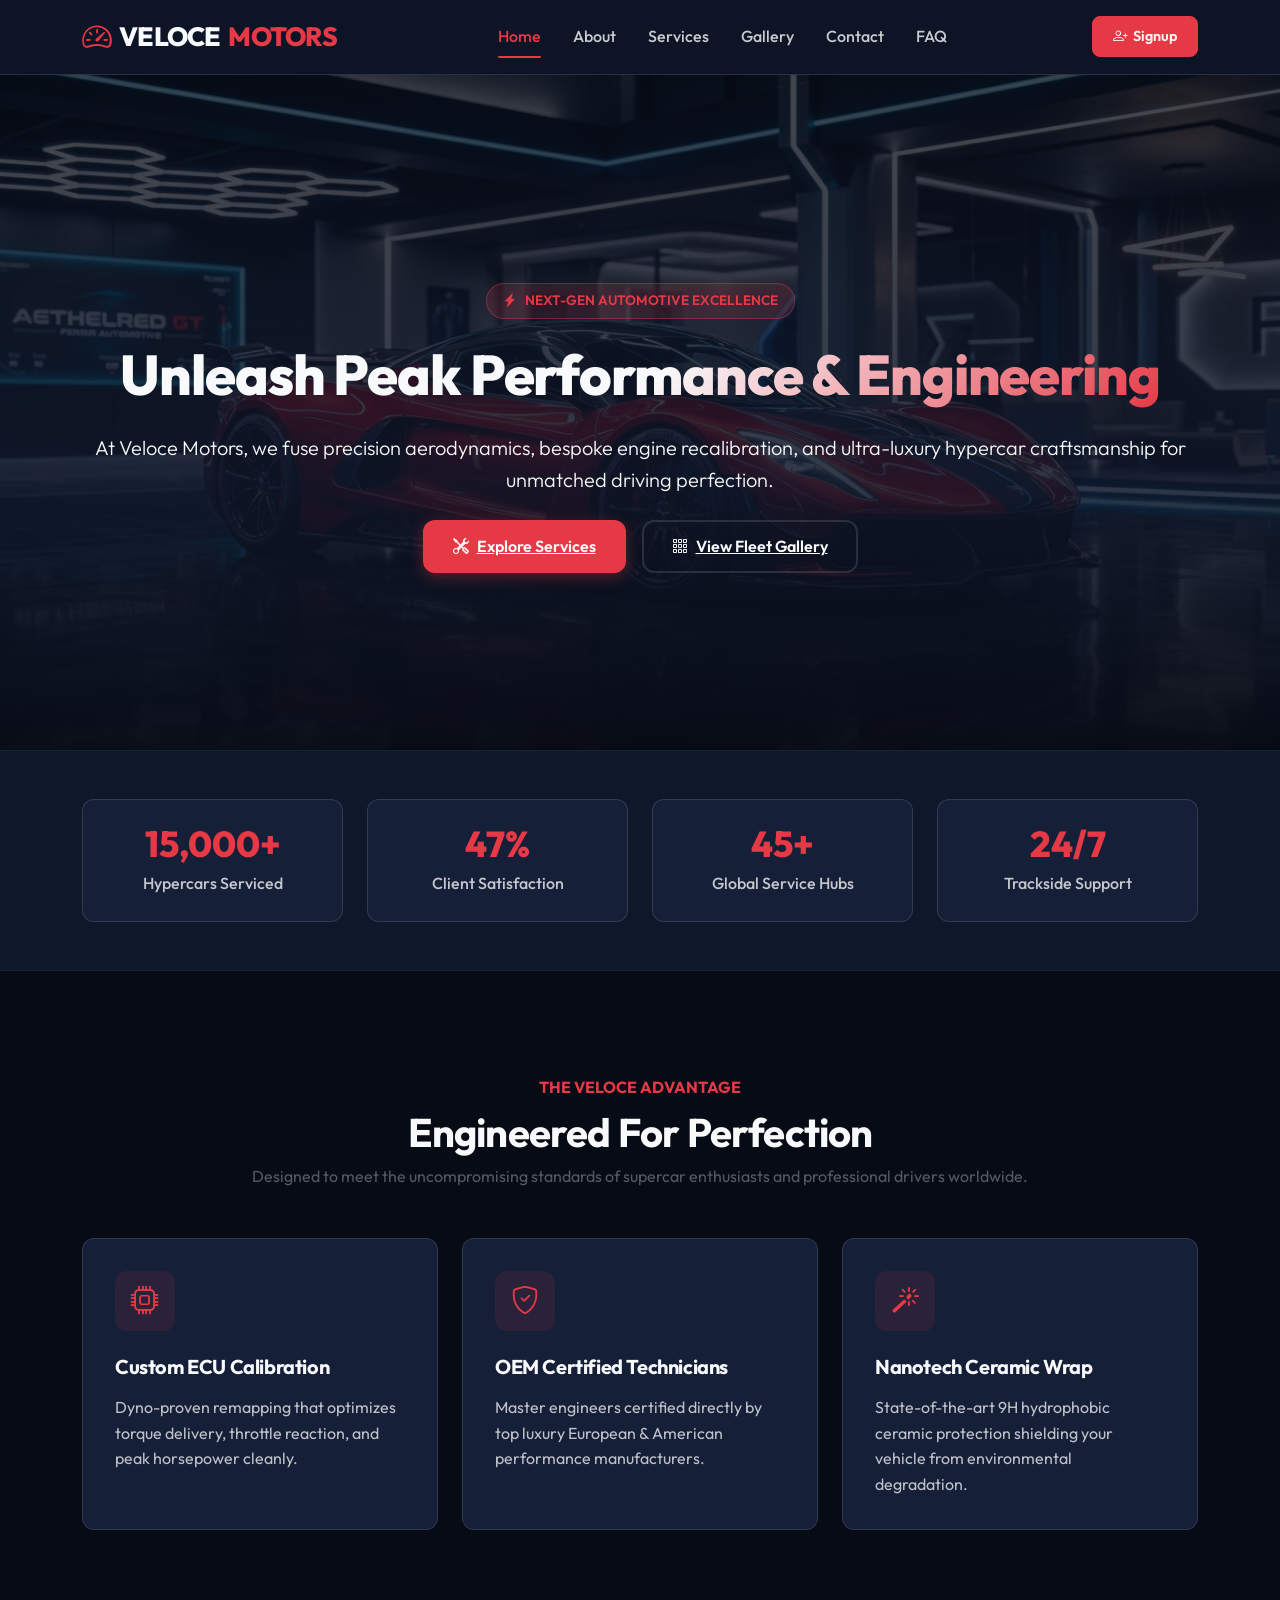
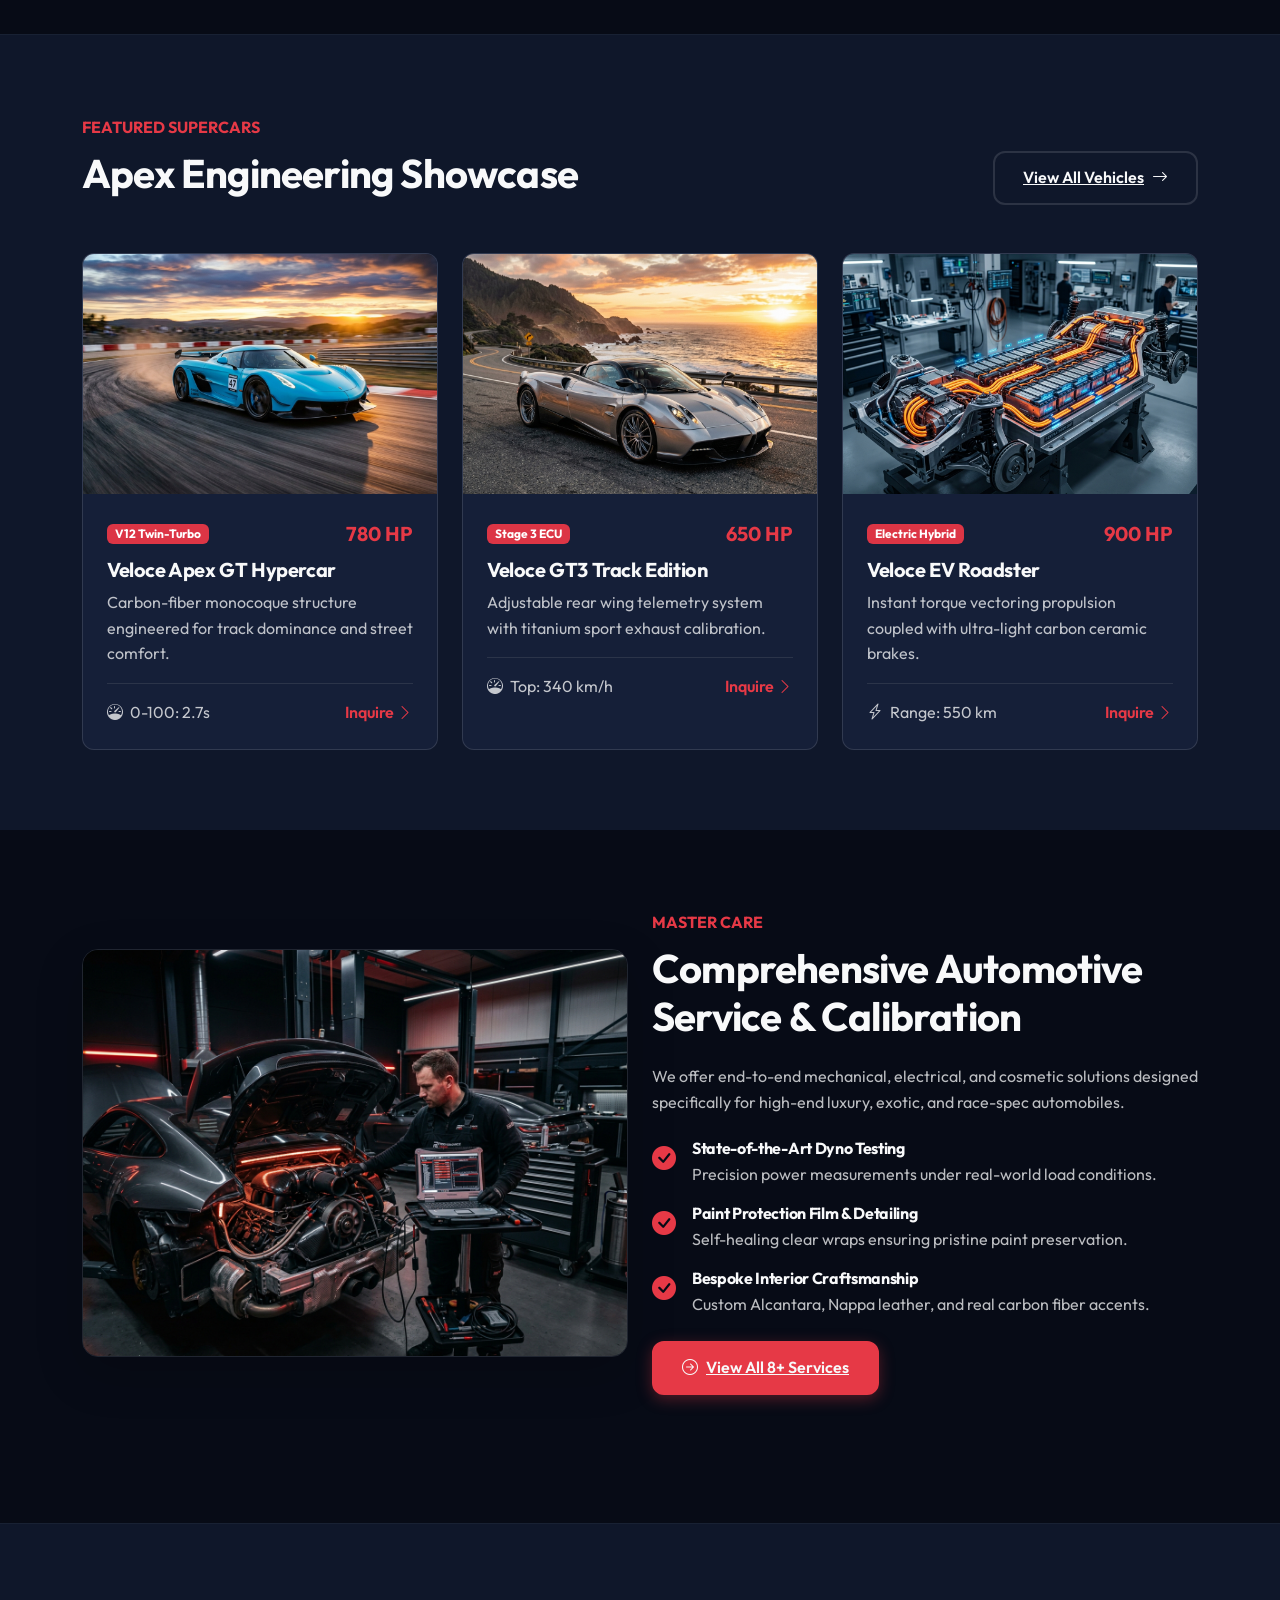
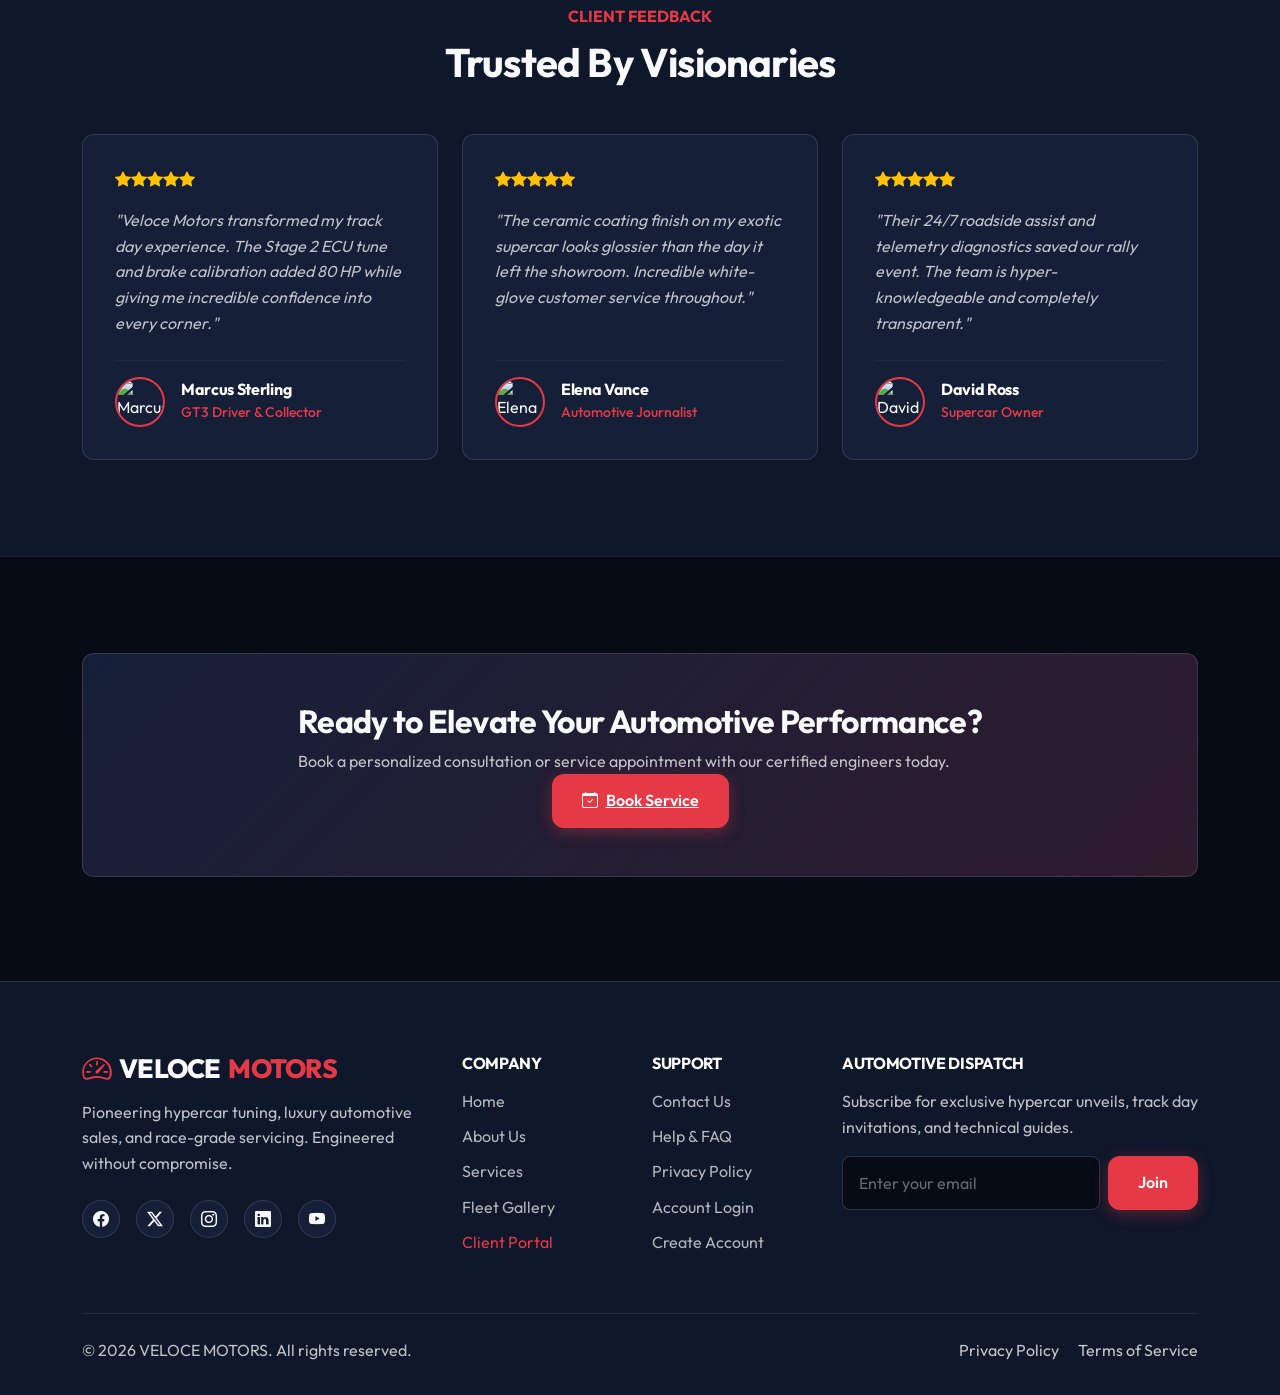
==== commit 3f9e0315: "Fix profile images and author details alignment in Home Page Trusted By Visionaries section" ====
--- a/index.html
+++ b/index.html
@@ -287,48 +287,48 @@
 
       <div class="row g-4 mb-3">
         <div class="col-md-4">
-          <div class="custom-card">
+          <div class="custom-card testimonial-card">
             <div class="text-warning mb-3">
               <i class="bi bi-star-fill"></i><i class="bi bi-star-fill"></i><i class="bi bi-star-fill"></i><i class="bi bi-star-fill"></i><i class="bi bi-star-fill"></i>
             </div>
-            <p class="fst-italic opacity-75 mb-4">"Veloce Motors transformed my track day experience. The Stage 2 ECU tune and brake calibration added 80 HP while giving me incredible confidence into every corner."</p>
-            <div class="d-flex align-items-center gap-3">
-              <img src="https://images.unsplash.com/photo-1500648767791-00dcc994a43e?auto=format&fit=crop&w=400&q=80" alt="Marcus Sterling" class="author-avatar-sm">
-              <div>
-                <h4 class="h6 fw-bold mb-0">Marcus Sterling</h4>
-                <small class="text-accent">GT3 Driver & Collector</small>
-              </div>
-            </div>
-          </div>
-        </div>
-
-        <div class="col-md-4">
-          <div class="custom-card">
+            <p class="fst-italic opacity-75 mb-4 testimonial-quote">"Veloce Motors transformed my track day experience. The Stage 2 ECU tune and brake calibration added 80 HP while giving me incredible confidence into every corner."</p>
+            <div class="d-flex align-items-center gap-3 mt-auto pt-3 border-top border-secondary border-opacity-10">
+              <img src="https://images.unsplash.com/photo-1500648767791-00dcc994a43e?auto=format&fit=crop&w=400&q=80" alt="Marcus Sterling" class="author-avatar-sm flex-shrink-0">
+              <div>
+                <h4 class="h6 fw-bold mb-0 text-white">Marcus Sterling</h4>
+                <small class="text-accent fw-medium">GT3 Driver & Collector</small>
+              </div>
+            </div>
+          </div>
+        </div>
+
+        <div class="col-md-4">
+          <div class="custom-card testimonial-card">
             <div class="text-warning mb-3">
               <i class="bi bi-star-fill"></i><i class="bi bi-star-fill"></i><i class="bi bi-star-fill"></i><i class="bi bi-star-fill"></i><i class="bi bi-star-fill"></i>
             </div>
-            <p class="fst-italic opacity-75 mb-4">"The ceramic coating finish on my exotic supercar looks glossier than the day it left the showroom. Incredible white-glove customer service throughout."</p>
-            <div class="d-flex align-items-center gap-3">
-              <img src="https://images.unsplash.com/photo-1580489944761-15a19d654956?auto=format&fit=crop&w=400&q=80" alt="Elena Vance" class="author-avatar-sm">
-              <div>
-                <h4 class="h6 fw-bold mb-0">Elena Vance</h4>
-                <small class="text-accent">Automotive Journalist</small>
-              </div>
-            </div>
-          </div>
-        </div>
-
-        <div class="col-md-4">
-          <div class="custom-card">
+            <p class="fst-italic opacity-75 mb-4 testimonial-quote">"The ceramic coating finish on my exotic supercar looks glossier than the day it left the showroom. Incredible white-glove customer service throughout."</p>
+            <div class="d-flex align-items-center gap-3 mt-auto pt-3 border-top border-secondary border-opacity-10">
+              <img src="https://images.unsplash.com/photo-1580489944761-15a19d654956?auto=format&fit=crop&w=400&q=80" alt="Elena Vance" class="author-avatar-sm flex-shrink-0">
+              <div>
+                <h4 class="h6 fw-bold mb-0 text-white">Elena Vance</h4>
+                <small class="text-accent fw-medium">Automotive Journalist</small>
+              </div>
+            </div>
+          </div>
+        </div>
+
+        <div class="col-md-4">
+          <div class="custom-card testimonial-card">
             <div class="text-warning mb-3">
               <i class="bi bi-star-fill"></i><i class="bi bi-star-fill"></i><i class="bi bi-star-fill"></i><i class="bi bi-star-fill"></i><i class="bi bi-star-fill"></i>
             </div>
-            <p class="fst-italic opacity-75 mb-4">"Their 24/7 roadside assist and telemetry diagnostics saved our rally event. The team is hyper-knowledgeable and completely transparent."</p>
-            <div class="d-flex align-items-center gap-3">
-              <img src="https://images.unsplash.com/photo-1472099645785-5658abf4ff4e?auto=format&fit=crop&w=400&q=80" alt="David Ross" class="author-avatar-sm">
-              <div>
-                <h4 class="h6 fw-bold mb-0">David Ross</h4>
-                <small class="text-accent">Supercar Owner</small>
+            <p class="fst-italic opacity-75 mb-4 testimonial-quote">"Their 24/7 roadside assist and telemetry diagnostics saved our rally event. The team is hyper-knowledgeable and completely transparent."</p>
+            <div class="d-flex align-items-center gap-3 mt-auto pt-3 border-top border-secondary border-opacity-10">
+              <img src="https://images.unsplash.com/photo-1472099645785-5658abf4ff4e?auto=format&fit=crop&w=400&q=80" alt="David Ross" class="author-avatar-sm flex-shrink-0">
+              <div>
+                <h4 class="h6 fw-bold mb-0 text-white">David Ross</h4>
+                <small class="text-accent fw-medium">Supercar Owner</small>
               </div>
             </div>
           </div>
--- a/assets/css/style.css
+++ b/assets/css/style.css
@@ -384,7 +384,7 @@
   height: 100%;
   display: flex;
   flex-direction: column;
-  justify-content: space-between;
+  justify-content: flex-start;
   position: relative;
   overflow: hidden;
 }
@@ -393,6 +393,93 @@
   transform: translateY(-8px);
   border-color: rgba(230, 57, 70, 0.4);
   box-shadow: 0 15px 35px rgba(0, 0, 0, 0.4), 0 0 20px var(--secondary-glow);
+}
+
+/* Milestone Cards Alignment */
+.milestone-card {
+  display: flex;
+  flex-direction: column;
+  justify-content: flex-start;
+  align-items: center;
+  text-align: center;
+}
+
+.milestone-card .milestone-year {
+  font-size: 2.5rem;
+  font-weight: 800;
+  color: var(--secondary-color);
+  margin-bottom: 0.5rem;
+  line-height: 1;
+}
+
+.milestone-card .milestone-title {
+  font-size: 1.15rem;
+  font-weight: 700;
+  color: var(--tertiary-color);
+  margin-bottom: 0.75rem;
+  min-height: 2.8rem;
+  display: flex;
+  align-items: center;
+  justify-content: center;
+  line-height: 1.3;
+}
+
+.milestone-card .milestone-desc {
+  font-size: 0.95rem;
+  opacity: 0.8;
+  margin-bottom: 0;
+  line-height: 1.5;
+}
+
+/* Team / Author Cards Alignment */
+.team-card {
+  display: flex;
+  flex-direction: column;
+  justify-content: flex-start;
+  align-items: center;
+  text-align: center;
+}
+
+.team-card .author-avatar {
+  width: 95px;
+  height: 95px;
+  border-radius: 50%;
+  object-fit: cover;
+  object-position: center 15%;
+  border: 3px solid var(--secondary-color);
+  box-shadow: 0 4px 15px var(--secondary-glow);
+  margin-bottom: 1.25rem;
+  flex-shrink: 0;
+}
+
+.team-card .team-name {
+  font-size: 1.2rem;
+  font-weight: 700;
+  color: var(--tertiary-color);
+  margin-bottom: 0.25rem;
+  min-height: 1.8rem;
+  display: flex;
+  align-items: center;
+  justify-content: center;
+}
+
+.team-card .team-role {
+  color: var(--secondary-color);
+  font-size: 0.9rem;
+  font-weight: 600;
+  margin-bottom: 0.85rem;
+  min-height: 2.6rem;
+  display: flex;
+  align-items: center;
+  justify-content: center;
+  line-height: 1.3;
+}
+
+.team-card .team-bio {
+  font-size: 0.95rem;
+  opacity: 0.8;
+  margin-bottom: 0;
+  line-height: 1.55;
 }
 
 .card-icon-box {
@@ -445,21 +532,71 @@
   margin-bottom: 1.25rem;
 }
 
-/* Stats Counter Section */
+/* Stats Counter Section - Mobile & Tablet Responsive */
 .stat-box {
   text-align: center;
-  padding: 1.5rem;
+  padding: 1.5rem 0.75rem;
   background: var(--primary-card);
   border: 1px solid var(--glass-border);
   border-radius: var(--border-radius);
+  overflow: hidden;
+}
+
+/* Testimonial Cards Baseline Alignment */
+.testimonial-card {
+  display: flex;
+  flex-direction: column;
+  height: 100%;
+}
+
+.testimonial-quote {
+  flex-grow: 1;
 }
 
 .stat-number {
-  font-size: 2.8rem;
+  font-size: 2.25rem;
   font-weight: 800;
   color: var(--secondary-color);
-  line-height: 1;
+  line-height: 1.1;
   margin-bottom: 0.5rem;
+  white-space: nowrap;
+}
+
+@media (max-width: 991px) {
+  .stat-box {
+    padding: 1.25rem 0.5rem;
+  }
+  .stat-number {
+    font-size: 1.75rem;
+  }
+  .stat-box .text-white {
+    font-size: 0.85rem;
+  }
+}
+
+@media (max-width: 576px) {
+  .stat-box {
+    padding: 1rem 0.25rem;
+  }
+  .stat-number {
+    font-size: 1.45rem;
+  }
+  .stat-box .text-white {
+    font-size: 0.8rem;
+    line-height: 1.25;
+  }
+}
+
+@media (max-width: 380px) {
+  .stat-box {
+    padding: 0.75rem 0.15rem;
+  }
+  .stat-number {
+    font-size: 1.25rem;
+  }
+  .stat-box .text-white {
+    font-size: 0.725rem;
+  }
 }
 
 /* Gallery Grid & Filter Buttons */
@@ -676,15 +813,72 @@
   color: rgba(248, 249, 250, 0.4);
 }
 
-/* Auth Pages (Login / Signup) */
+/* Password Toggle Button */
+.btn-password-toggle {
+  background-color: var(--primary-dark);
+  border: 1px solid var(--glass-border);
+  border-left: none;
+  color: var(--tertiary-color);
+  padding: 0.75rem 1rem;
+  border-top-right-radius: 8px;
+  border-bottom-right-radius: 8px;
+  transition: var(--transition-fast);
+}
+
+.btn-password-toggle:hover, .btn-password-toggle:focus {
+  background-color: var(--primary-card);
+  color: var(--secondary-color);
+  border-color: var(--glass-border);
+}
+
+/* Custom Dark Theme Alert Banners */
+.alert {
+  border-radius: var(--border-radius);
+  border: 1px solid var(--glass-border);
+  padding: 1rem 1.25rem;
+  font-weight: 500;
+  box-shadow: var(--box-shadow);
+}
+
+.alert-danger {
+  background-color: rgba(230, 57, 70, 0.15) !important;
+  color: #ff6b7a !important;
+  border-color: rgba(230, 57, 70, 0.4) !important;
+}
+
+.alert-success {
+  background-color: rgba(16, 185, 129, 0.15) !important;
+  color: #34d399 !important;
+  border-color: rgba(16, 185, 129, 0.4) !important;
+}
+
+/* Auth Pages (Login / Signup) - Standalone Layout */
+.auth-section {
+  min-height: 100vh;
+  display: flex;
+  align-items: center;
+  justify-content: center;
+  padding: 3rem 1rem;
+  background: radial-gradient(circle at center top, rgba(230, 57, 70, 0.12) 0%, var(--primary-dark) 75%);
+}
+
 .auth-card {
-  max-width: 450px;
-  margin: 4rem auto;
+  max-width: 520px;
+  width: 100%;
+  margin: 0 auto;
   padding: 2.5rem;
   background-color: var(--primary-card);
   border: 1px solid var(--glass-border);
   border-radius: var(--border-radius);
-  box-shadow: var(--box-shadow);
+  box-shadow: 0 20px 50px rgba(0, 0, 0, 0.4);
+}
+
+.hover-accent {
+  transition: var(--transition-fast);
+}
+
+.hover-accent:hover {
+  color: var(--secondary-color) !important;
 }
 
 .social-login-btn {
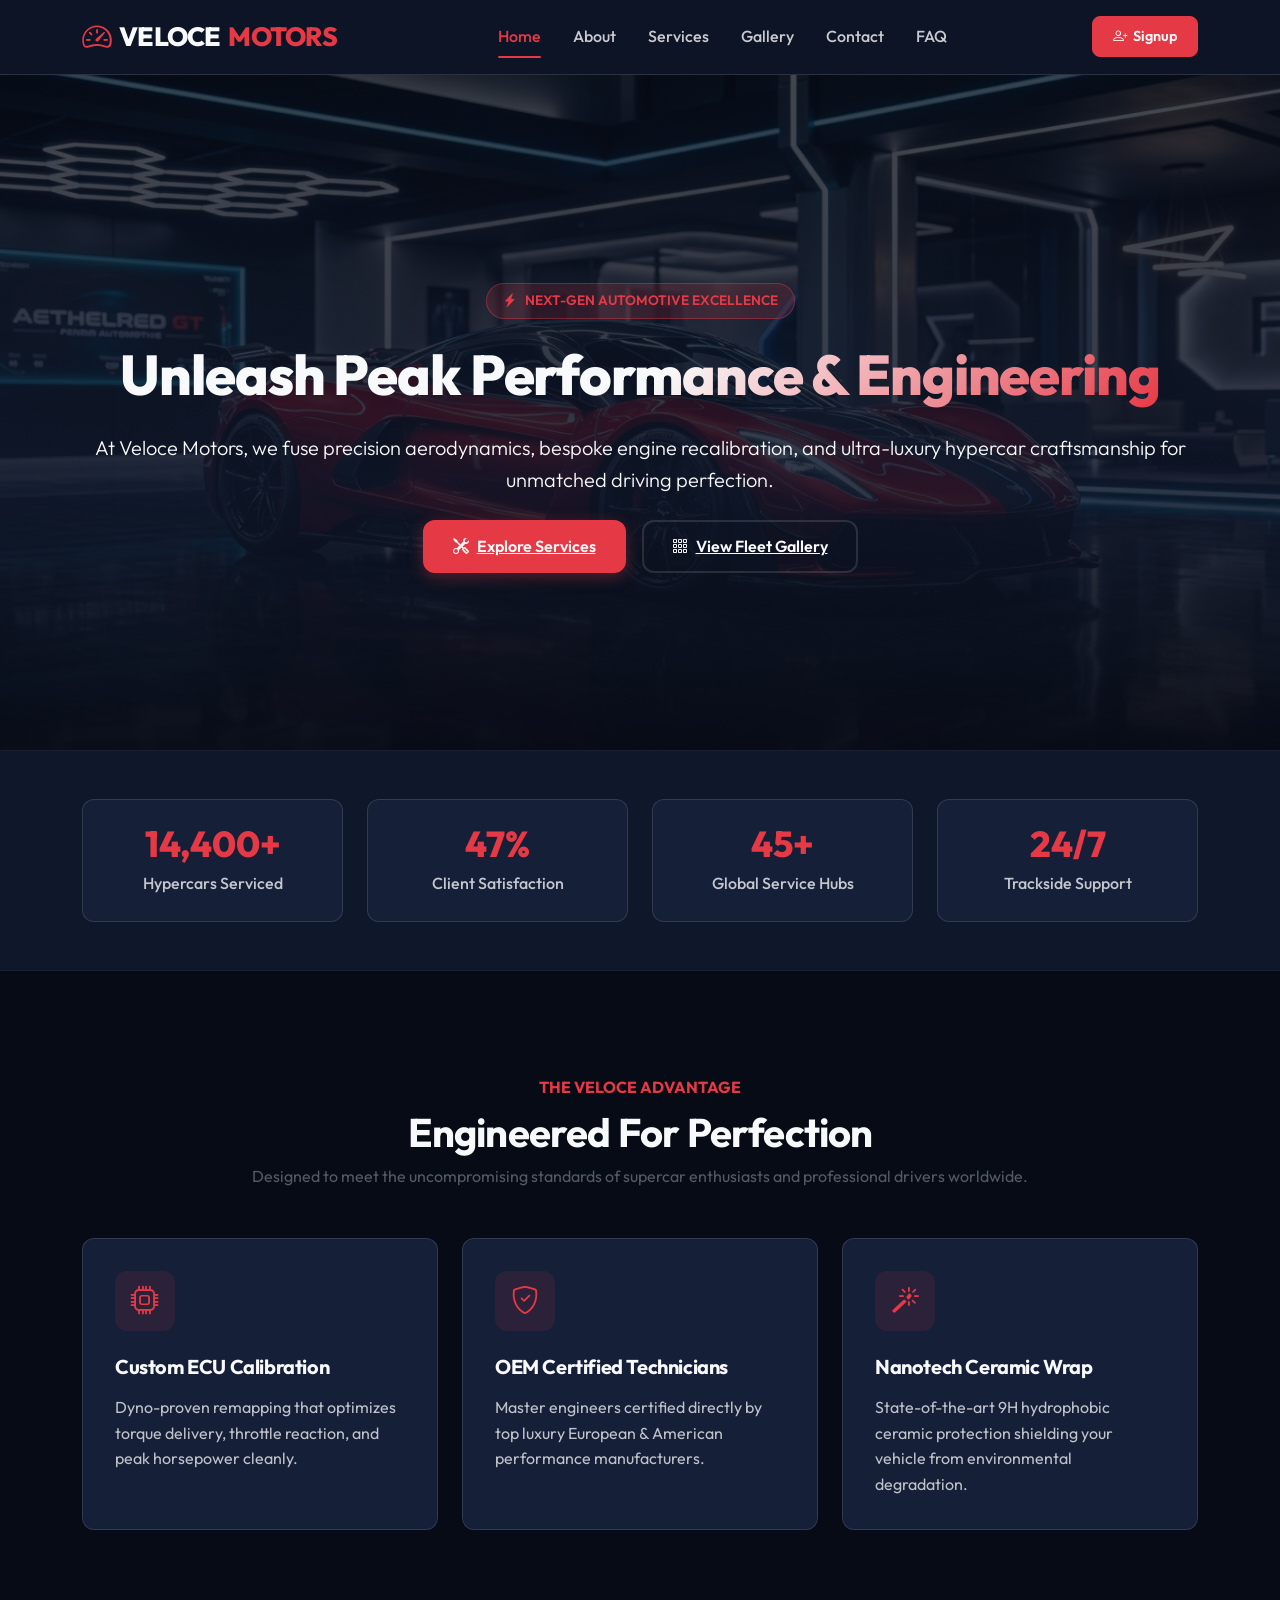
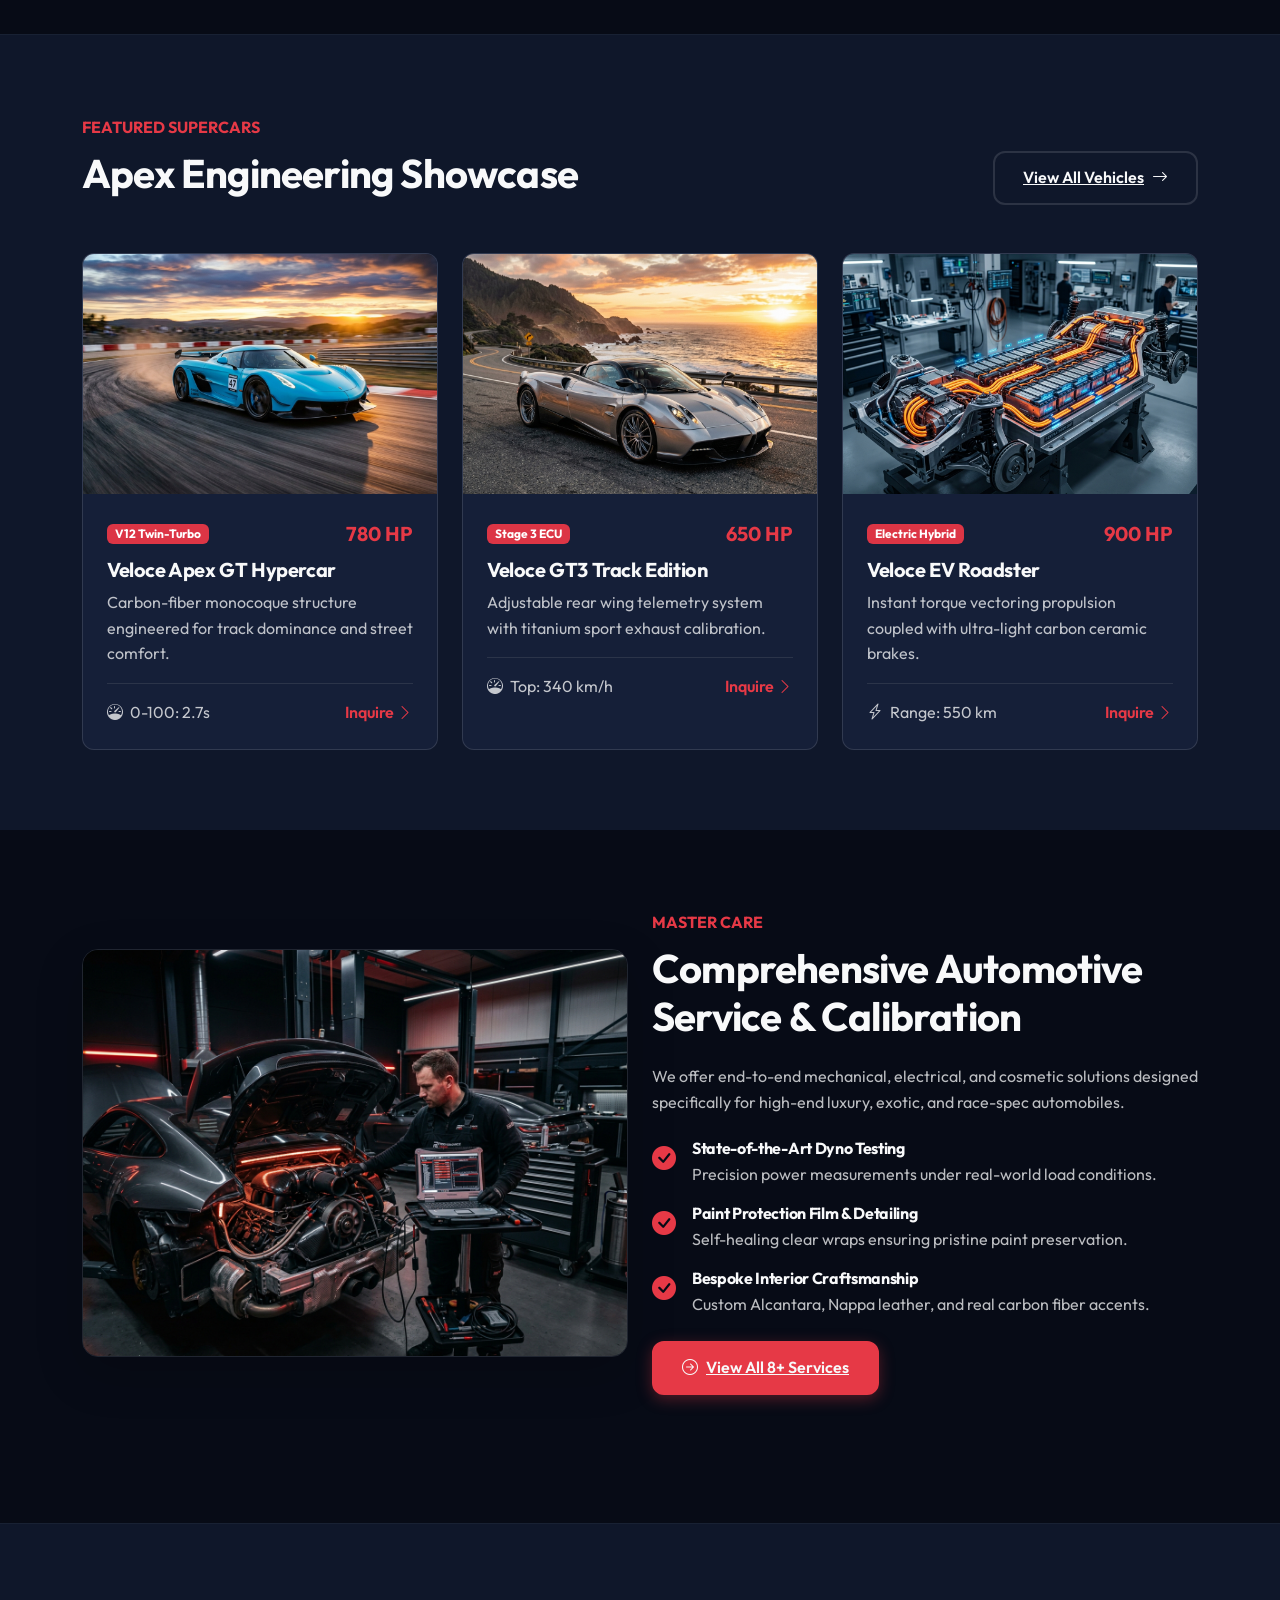
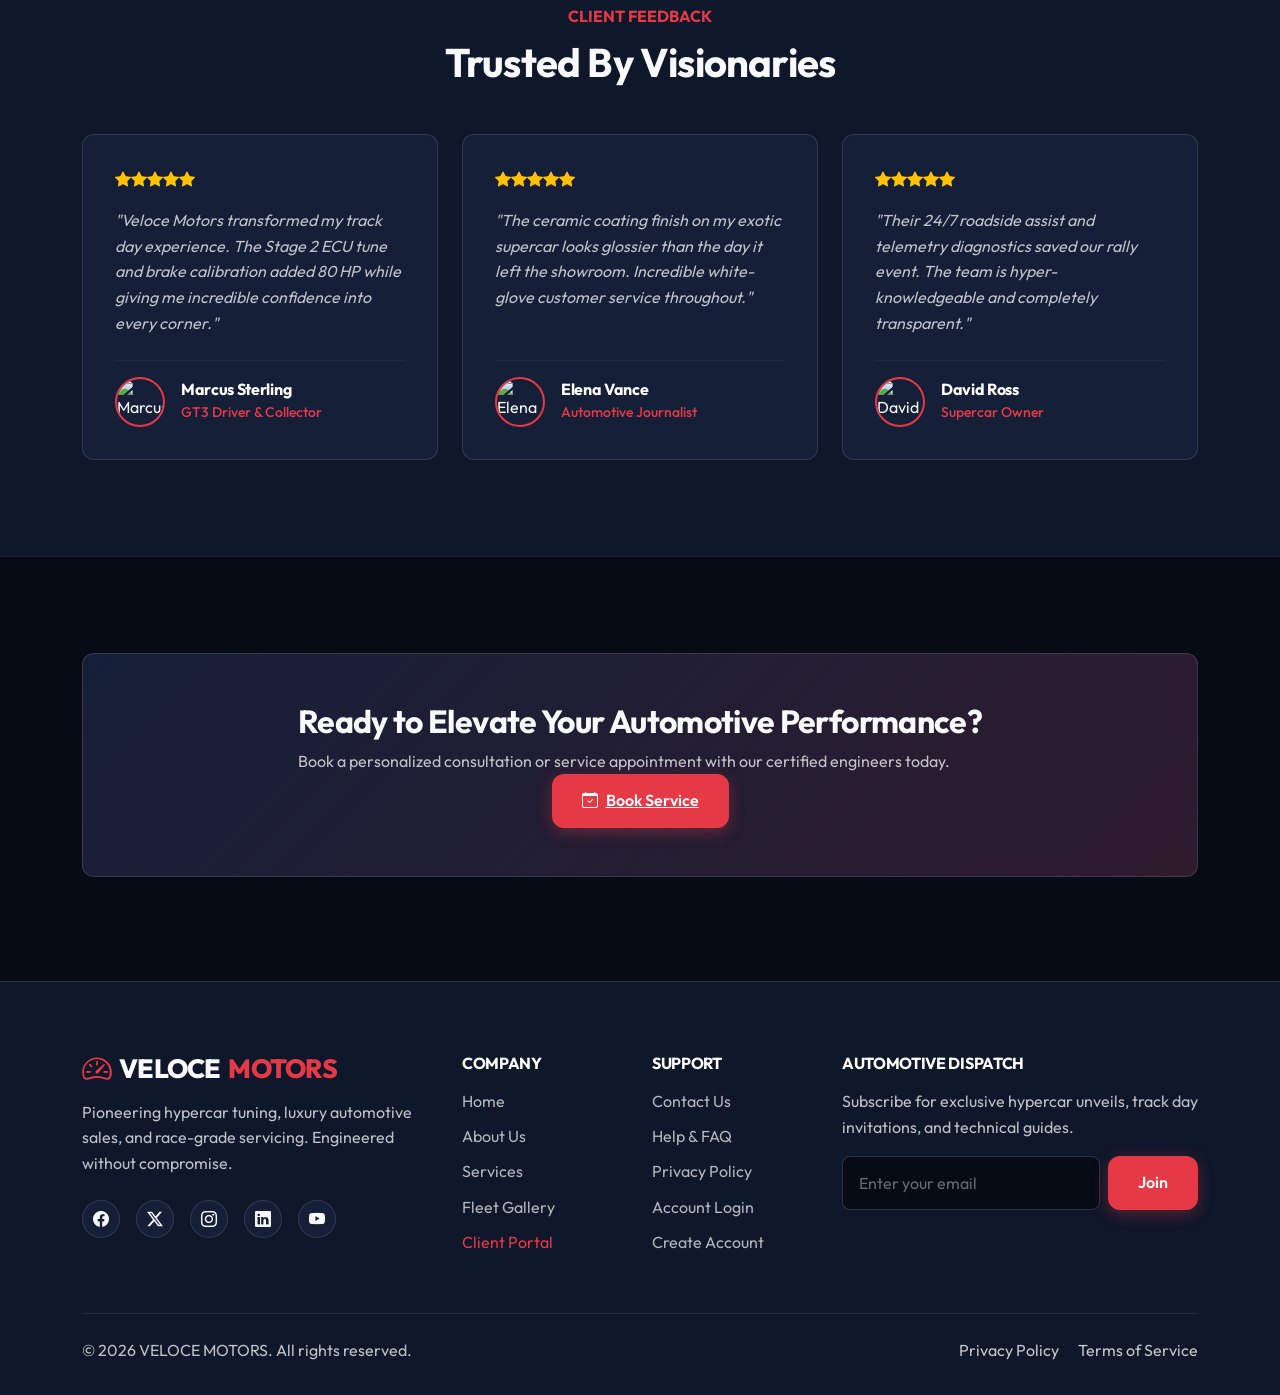
==== commit 174f8073: "Remove Privacy Policy and Dashboard links from Mobile/Tablet offcanvas menu to match Desktop navigat" ====
--- a/index.html
+++ b/index.html
@@ -63,8 +63,6 @@
         <li class="nav-item mb-2"><a class="nav-link" href="gallery.html">Gallery</a></li>
         <li class="nav-item mb-2"><a class="nav-link" href="contact.html">Contact</a></li>
         <li class="nav-item mb-2"><a class="nav-link" href="faq.html">FAQ</a></li>
-        <li class="nav-item mb-2"><a class="nav-link" href="privacy.html">Privacy Policy</a></li>
-        <li class="nav-item mb-2"><a class="nav-link text-accent" href="dashboard.html"><i class="bi bi-speedometer me-1"></i> Dashboard</a></li>
       </ul>
       <div class="d-grid gap-2 pt-4 border-top border-secondary">
         <a href="signup.html" class="nav-auth-btn nav-signup text-center"><i class="bi bi-person-plus"></i> Signup</a>
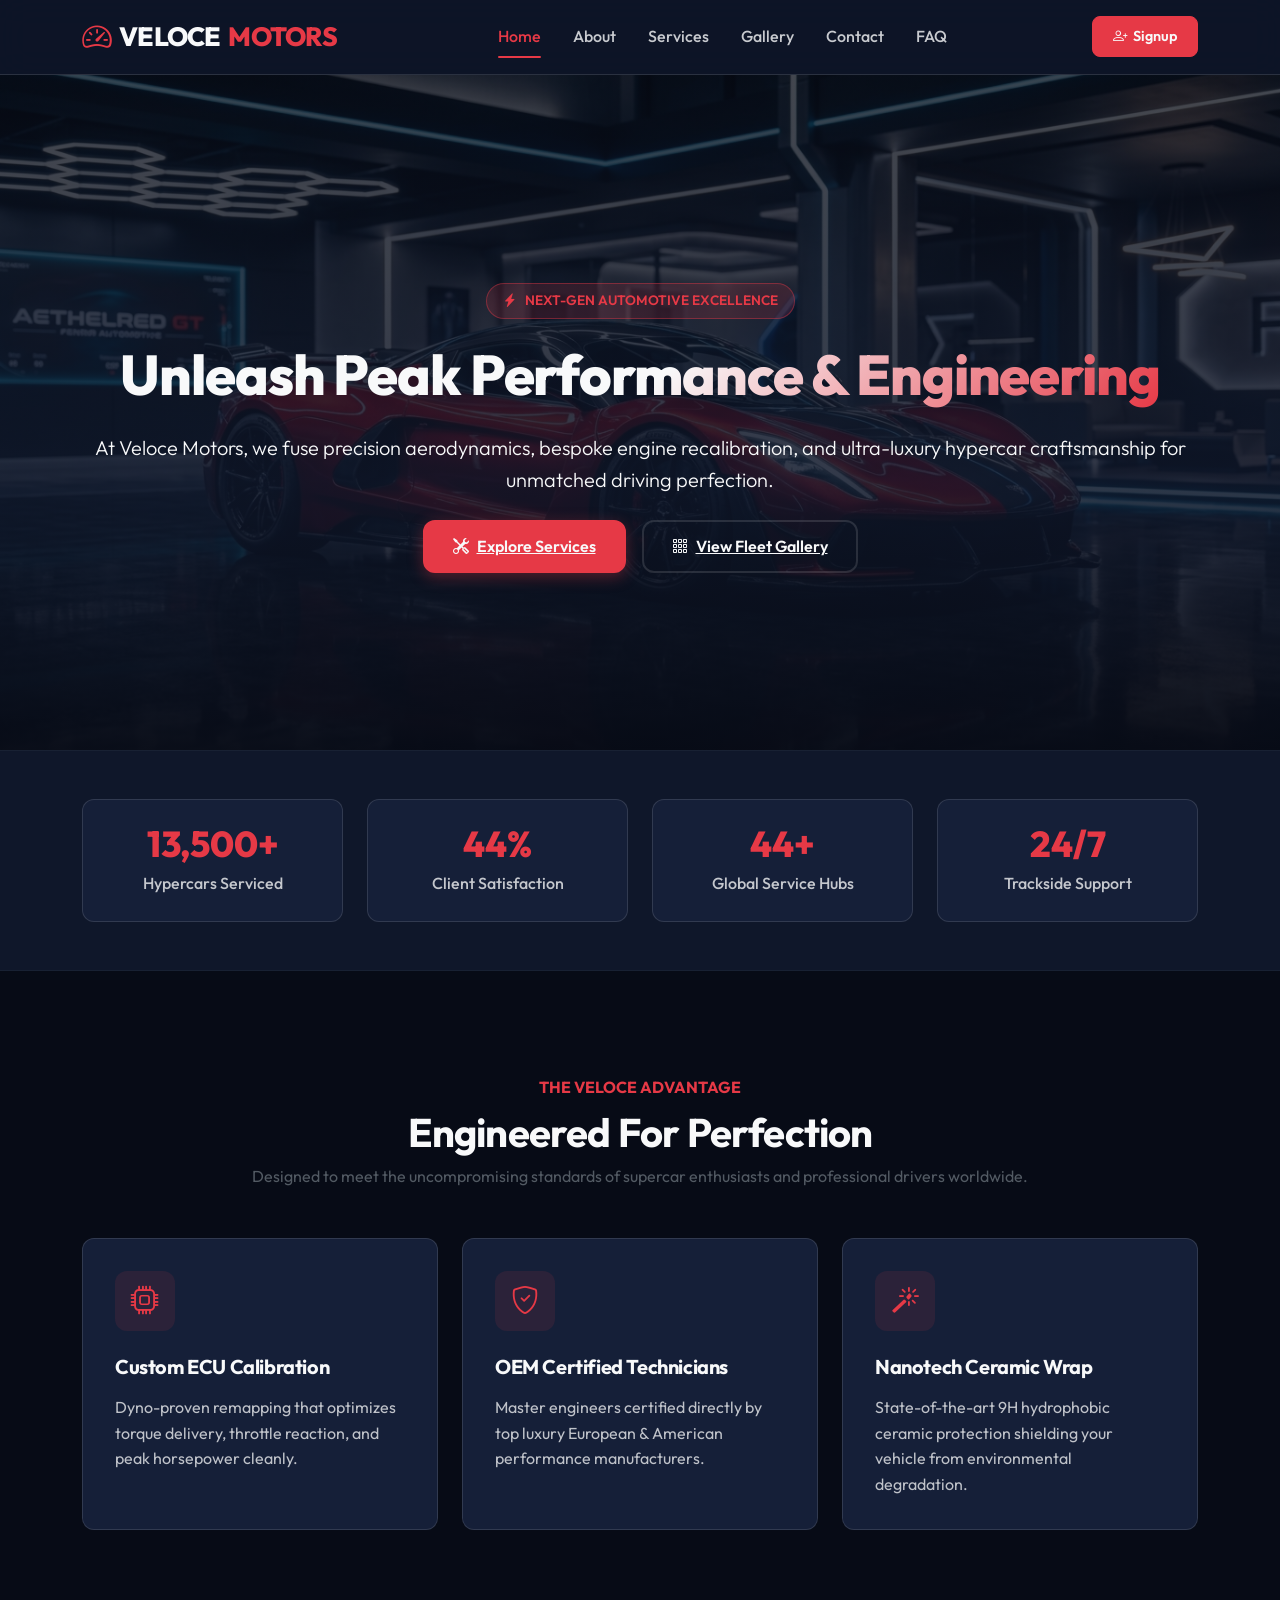
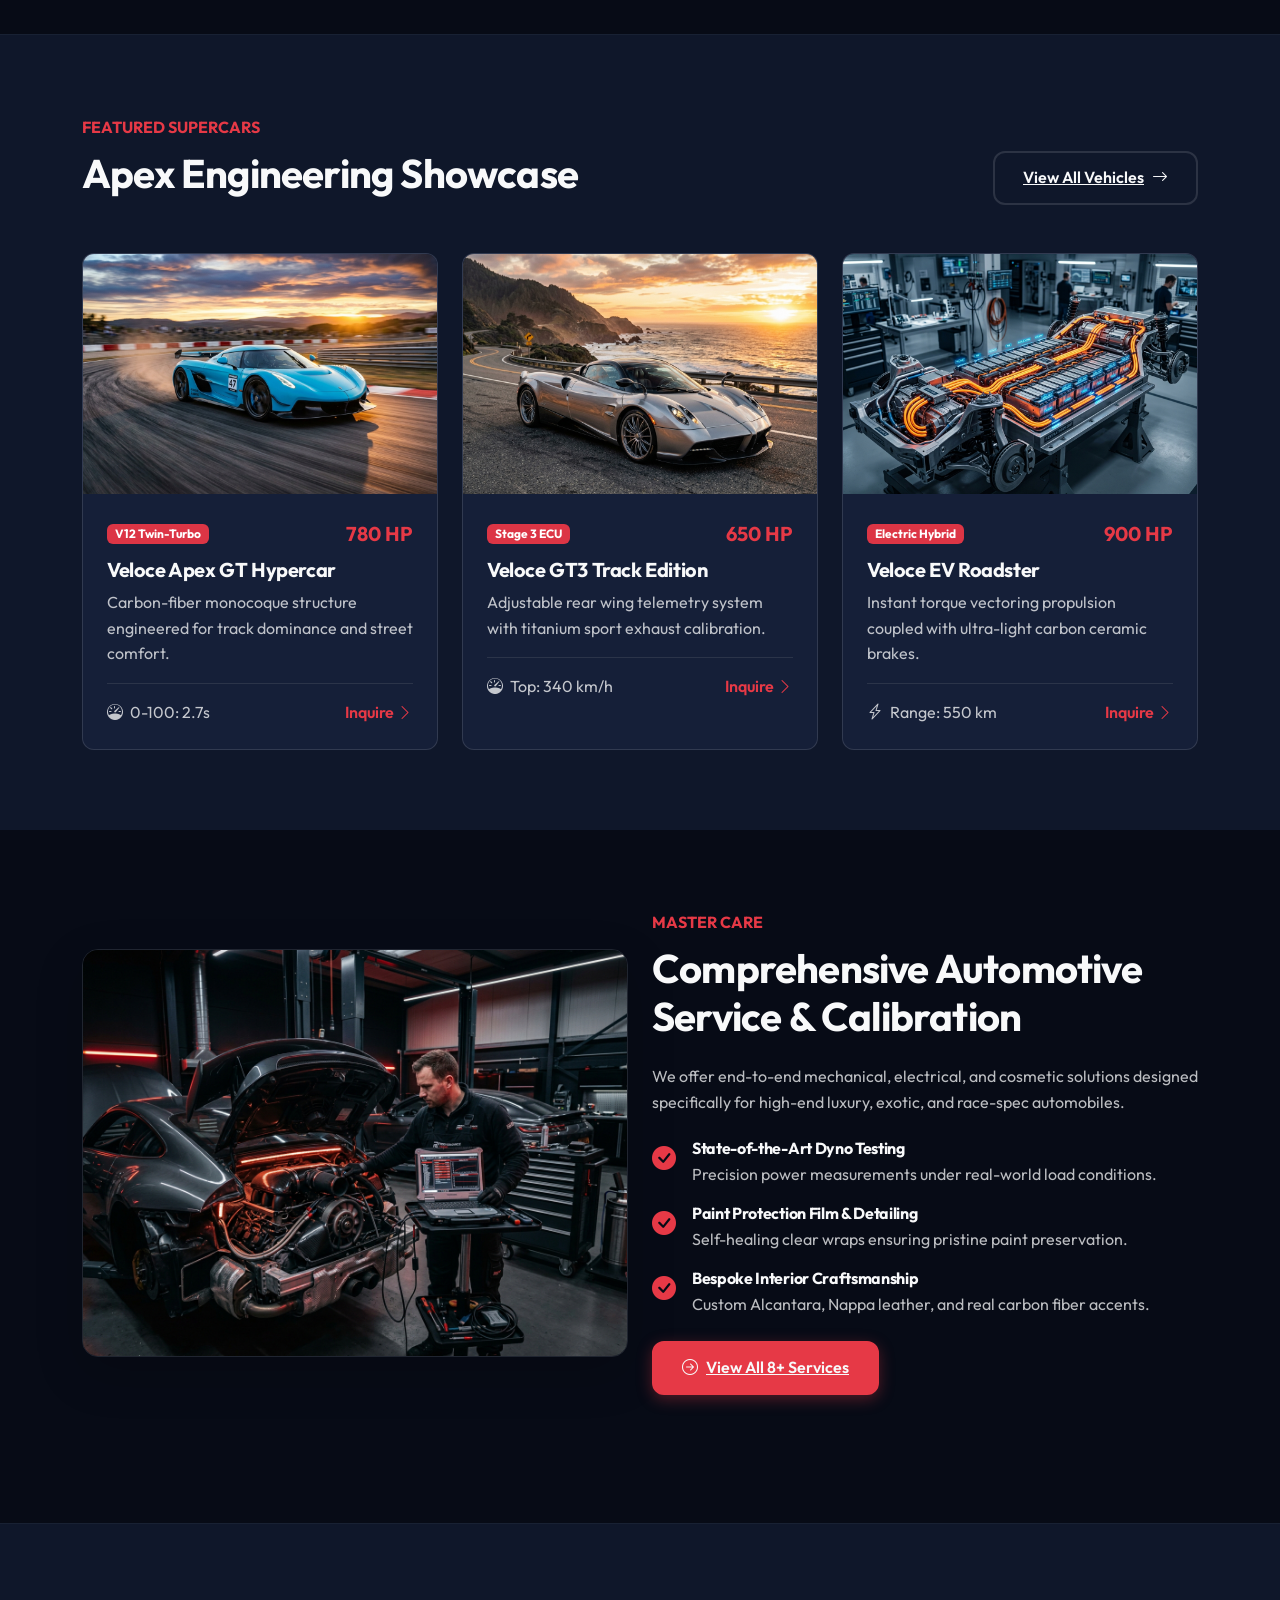
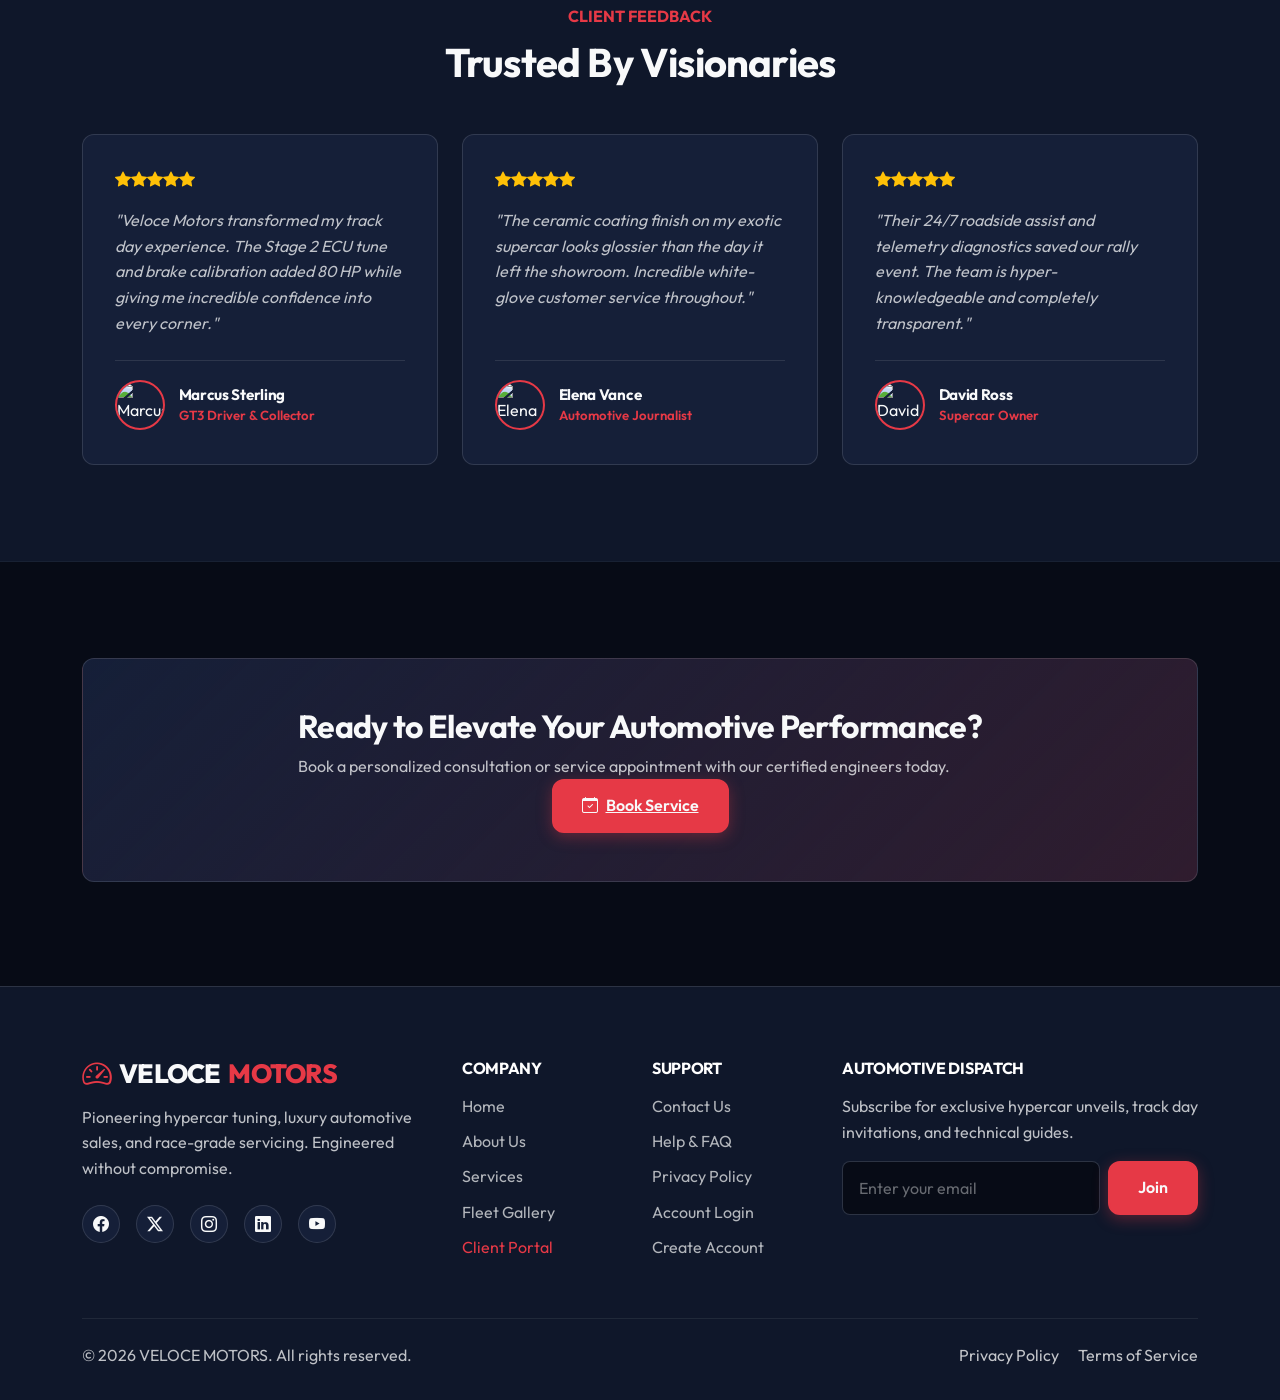
==== commit 1513a817: "Ensure uniform alignment for author profile images, names, and designations across all testimonial c" ====
--- a/index.html
+++ b/index.html
@@ -290,11 +290,11 @@
               <i class="bi bi-star-fill"></i><i class="bi bi-star-fill"></i><i class="bi bi-star-fill"></i><i class="bi bi-star-fill"></i><i class="bi bi-star-fill"></i>
             </div>
             <p class="fst-italic opacity-75 mb-4 testimonial-quote">"Veloce Motors transformed my track day experience. The Stage 2 ECU tune and brake calibration added 80 HP while giving me incredible confidence into every corner."</p>
-            <div class="d-flex align-items-center gap-3 mt-auto pt-3 border-top border-secondary border-opacity-10">
+            <div class="testimonial-author-box">
               <img src="https://images.unsplash.com/photo-1500648767791-00dcc994a43e?auto=format&fit=crop&w=400&q=80" alt="Marcus Sterling" class="author-avatar-sm flex-shrink-0">
-              <div>
-                <h4 class="h6 fw-bold mb-0 text-white">Marcus Sterling</h4>
-                <small class="text-accent fw-medium">GT3 Driver & Collector</small>
+              <div class="min-w-0">
+                <h4 class="h6 testimonial-author-name">Marcus Sterling</h4>
+                <span class="testimonial-author-role">GT3 Driver & Collector</span>
               </div>
             </div>
           </div>
@@ -306,11 +306,11 @@
               <i class="bi bi-star-fill"></i><i class="bi bi-star-fill"></i><i class="bi bi-star-fill"></i><i class="bi bi-star-fill"></i><i class="bi bi-star-fill"></i>
             </div>
             <p class="fst-italic opacity-75 mb-4 testimonial-quote">"The ceramic coating finish on my exotic supercar looks glossier than the day it left the showroom. Incredible white-glove customer service throughout."</p>
-            <div class="d-flex align-items-center gap-3 mt-auto pt-3 border-top border-secondary border-opacity-10">
+            <div class="testimonial-author-box">
               <img src="https://images.unsplash.com/photo-1580489944761-15a19d654956?auto=format&fit=crop&w=400&q=80" alt="Elena Vance" class="author-avatar-sm flex-shrink-0">
-              <div>
-                <h4 class="h6 fw-bold mb-0 text-white">Elena Vance</h4>
-                <small class="text-accent fw-medium">Automotive Journalist</small>
+              <div class="min-w-0">
+                <h4 class="h6 testimonial-author-name">Elena Vance</h4>
+                <span class="testimonial-author-role">Automotive Journalist</span>
               </div>
             </div>
           </div>
@@ -322,11 +322,11 @@
               <i class="bi bi-star-fill"></i><i class="bi bi-star-fill"></i><i class="bi bi-star-fill"></i><i class="bi bi-star-fill"></i><i class="bi bi-star-fill"></i>
             </div>
             <p class="fst-italic opacity-75 mb-4 testimonial-quote">"Their 24/7 roadside assist and telemetry diagnostics saved our rally event. The team is hyper-knowledgeable and completely transparent."</p>
-            <div class="d-flex align-items-center gap-3 mt-auto pt-3 border-top border-secondary border-opacity-10">
+            <div class="testimonial-author-box">
               <img src="https://images.unsplash.com/photo-1472099645785-5658abf4ff4e?auto=format&fit=crop&w=400&q=80" alt="David Ross" class="author-avatar-sm flex-shrink-0">
-              <div>
-                <h4 class="h6 fw-bold mb-0 text-white">David Ross</h4>
-                <small class="text-accent fw-medium">Supercar Owner</small>
+              <div class="min-w-0">
+                <h4 class="h6 testimonial-author-name">David Ross</h4>
+                <span class="testimonial-author-role">Supercar Owner</span>
               </div>
             </div>
           </div>
--- a/assets/css/style.css
+++ b/assets/css/style.css
@@ -553,6 +553,35 @@
   flex-grow: 1;
 }
 
+.testimonial-author-box {
+  margin-top: auto;
+  padding-top: 1rem;
+  border-top: 1px solid rgba(255, 255, 255, 0.1);
+  display: flex;
+  align-items: center;
+  gap: 0.85rem;
+  min-height: 72px;
+}
+
+.testimonial-author-name {
+  font-size: 0.95rem;
+  font-weight: 700;
+  color: var(--tertiary-color);
+  margin-bottom: 0.15rem;
+  line-height: 1.2;
+  white-space: nowrap;
+  overflow: hidden;
+  text-overflow: ellipsis;
+}
+
+.testimonial-author-role {
+  color: var(--secondary-color);
+  font-size: 0.825rem;
+  font-weight: 600;
+  line-height: 1.25;
+  display: block;
+}
+
 .stat-number {
   font-size: 2.25rem;
   font-weight: 800;
